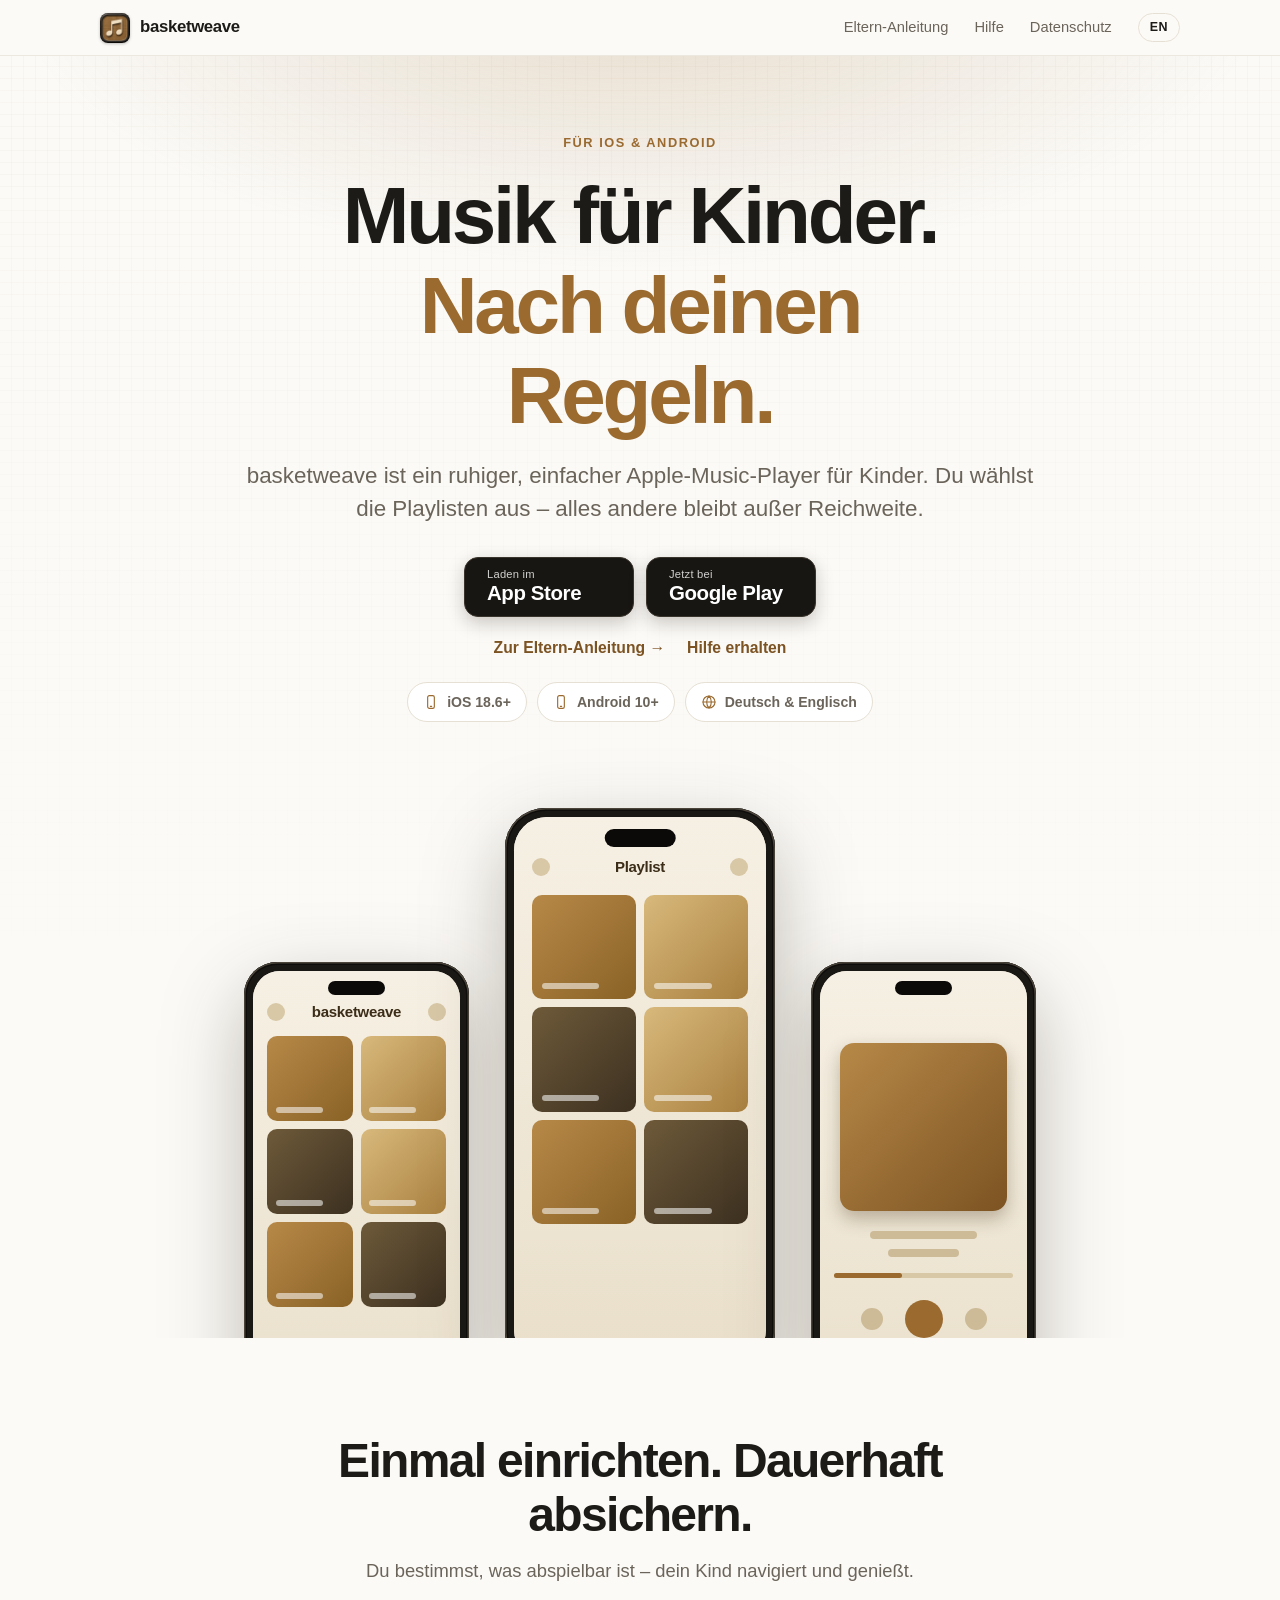
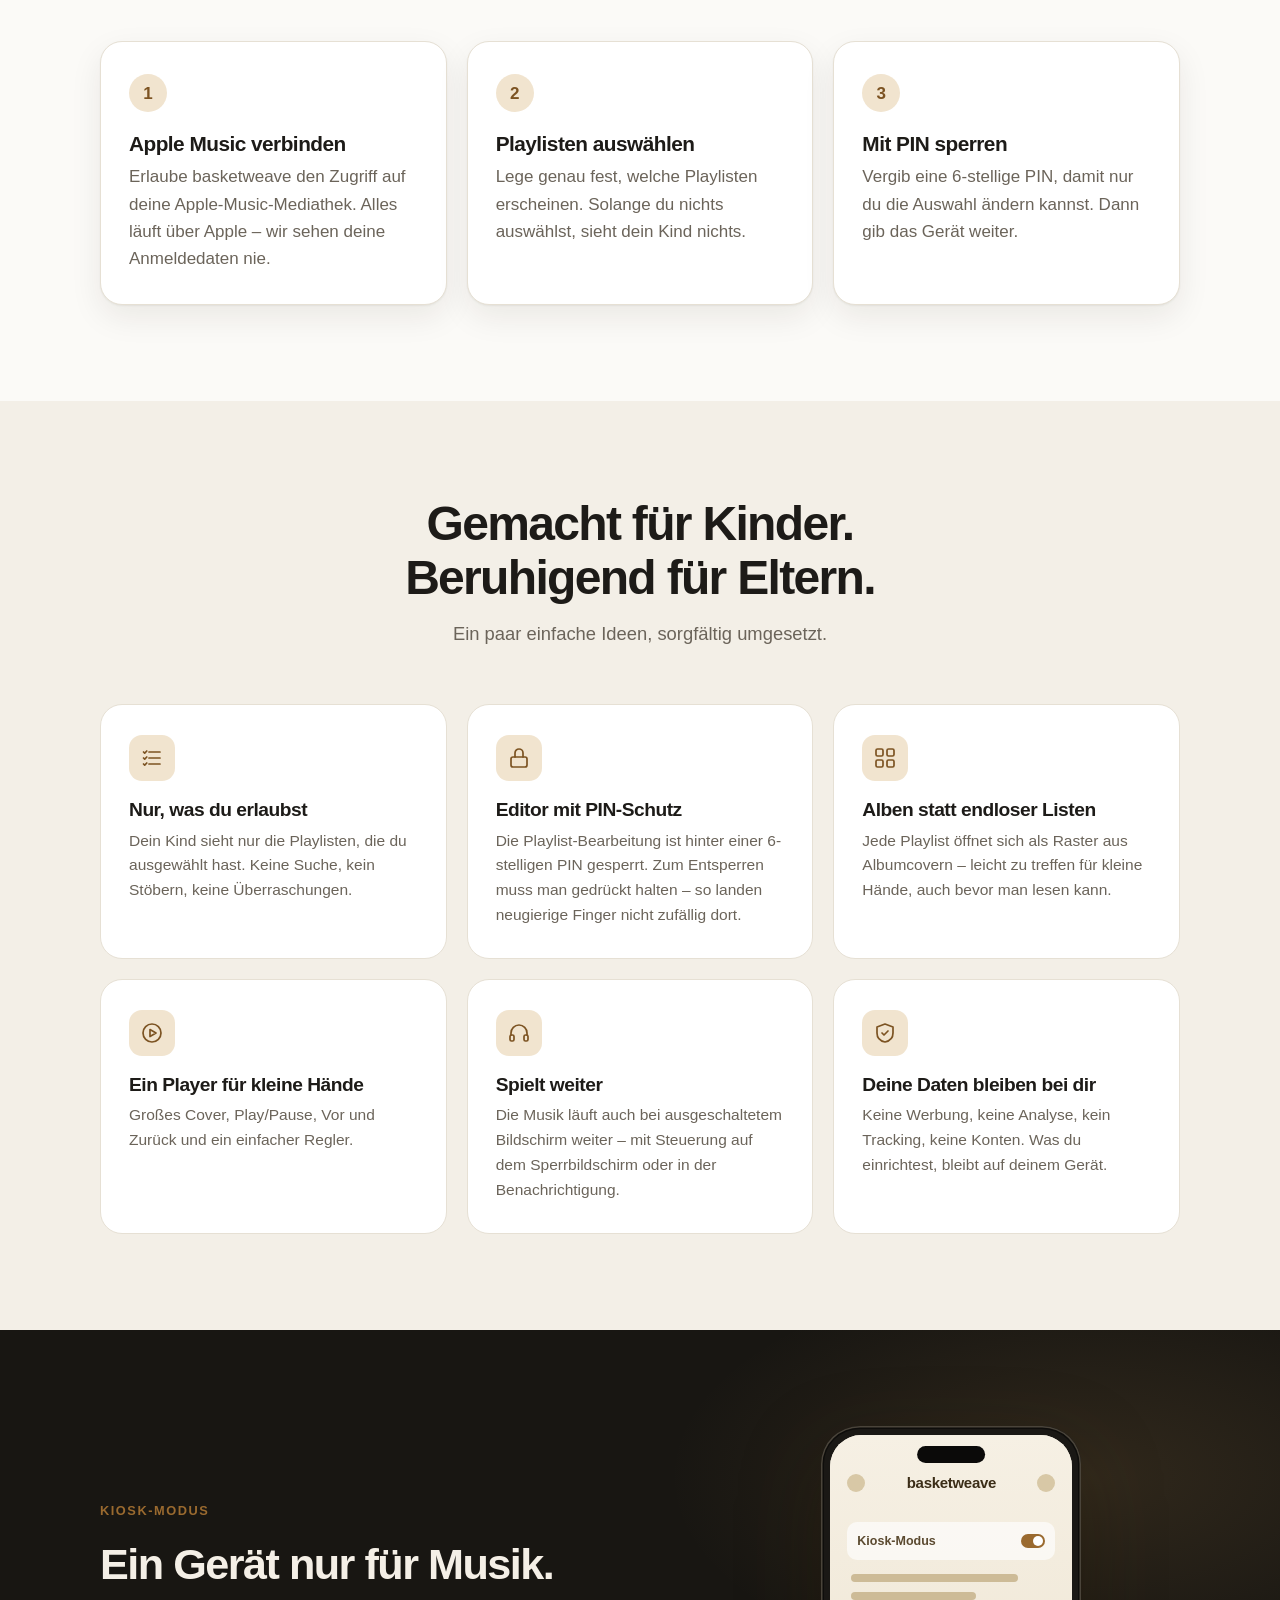
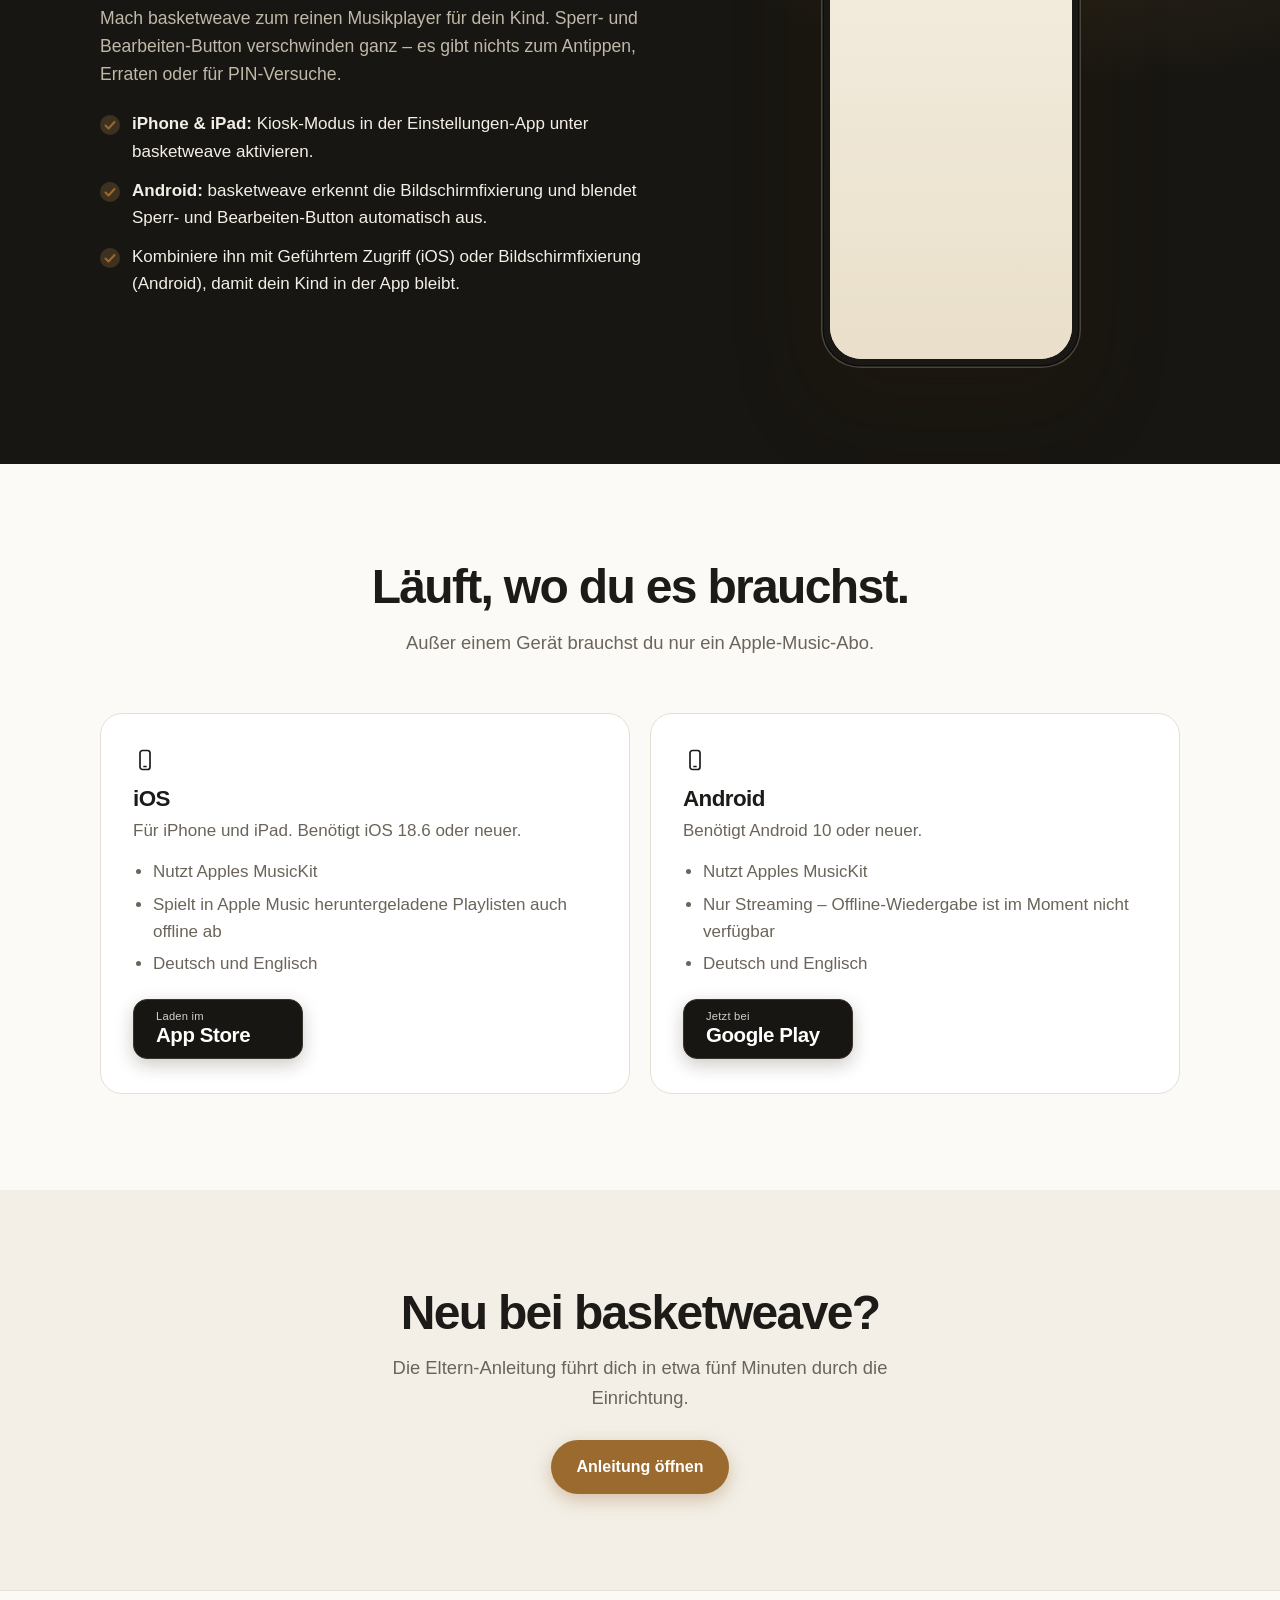
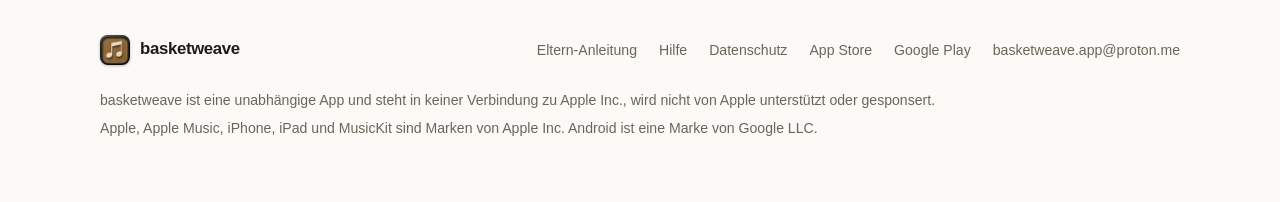
==== de/index.html @ eef63f9f "Add files via upload" ====
<!DOCTYPE html>
<html lang="de">
<head>
<meta charset="UTF-8">
<title>basketweave — ein ruhiger Apple-Music-Player für Kinder</title>
<meta name="viewport" content="width=device-width, initial-scale=1">
<meta name="description" content="basketweave ist ein einfacher Apple-Music-Player für Kinder auf iOS und Android. Eltern wählen die Playlisten aus – alles andere bleibt außer Reichweite.">
<meta name="theme-color" content="#fbfaf7" media="(prefers-color-scheme: light)">
<meta name="theme-color" content="#14120f" media="(prefers-color-scheme: dark)">
<meta property="og:title" content="basketweave — ein ruhiger Apple-Music-Player für Kinder">
<meta property="og:description" content="basketweave ist ein einfacher Apple-Music-Player für Kinder auf iOS und Android. Eltern wählen die Playlisten aus – alles andere bleibt außer Reichweite.">
<meta property="og:type" content="website">
<meta property="og:image" content="https://reinholdeckert.github.io/basketweave/assets/icon-256.png">
<link rel="canonical" href="https://reinholdeckert.github.io/basketweave/de/">
<link rel="alternate" hreflang="en" href="https://reinholdeckert.github.io/basketweave/">
<link rel="alternate" hreflang="de" href="https://reinholdeckert.github.io/basketweave/de/">
<link rel="alternate" hreflang="x-default" href="https://reinholdeckert.github.io/basketweave/">
<link rel="icon" href="../assets/favicon.ico">
<link rel="apple-touch-icon" href="../assets/apple-touch-icon.png">
<link rel="stylesheet" href="../style.css">
<script defer src="../script.js"></script>
</head>
<body>
<header class="nav">
  <div class="container">
    <a class="brand" href="./"><img src="../assets/icon-256.png" alt="" width="30" height="30"><span>basketweave</span></a>
    <button class="menu-btn" type="button" aria-label="Menü" aria-expanded="false"><svg class="icon" viewBox="0 0 24 24" aria-hidden="true"><path d="M4 8h16M4 16h16"/></svg></button>
    <nav class="nav-links" aria-label="Hauptnavigation">
      <a href="guide.html">Eltern-Anleitung</a>
      <a href="support.html">Hilfe</a>
      <a href="privacy.html">Datenschutz</a>
      <a class="lang-switch" href="../index.html" data-lang="en" hreflang="en" lang="en" aria-label="English">EN</a>
    </nav>
  </div>
</header>
<main>
<section class="hero">
  <div class="container">
    <span class="eyebrow">Für iOS &amp; Android</span>
    <h1>Musik für Kinder. <em>Nach deinen Regeln.</em></h1>
    <p class="lede">basketweave ist ein ruhiger, einfacher Apple-Music-Player für Kinder. Du wählst die Playlisten aus – alles andere bleibt außer Reichweite.</p>
    <div class="actions"><div class="store-btns"><a class="store-btn" href="https://apps.apple.com/us/app/basketweave/id6776010613" rel="noopener"><span class="sb-small">Laden im</span><span class="sb-big">App Store</span></a><a class="store-btn" href="https://play.google.com/store/apps/details?id=com.reinholdeckert.basketweave&hl=de" rel="noopener"><span class="sb-small">Jetzt bei</span><span class="sb-big">Google Play</span></a></div></div>
    <p class="sublinks"><a href="guide.html">Zur Eltern-Anleitung →</a><a href="support.html">Hilfe erhalten</a></p>
    <div class="chips">
      <span class="chip"><svg class="icon" viewBox="0 0 24 24" aria-hidden="true"><rect x="7" y="2.5" width="10" height="19" rx="2.5"/><path d="M11 18.5h2"/></svg>iOS 18.6+</span>
      <span class="chip"><svg class="icon" viewBox="0 0 24 24" aria-hidden="true"><rect x="7" y="2.5" width="10" height="19" rx="2.5"/><path d="M11 18.5h2"/></svg>Android 10+</span>
      <span class="chip"><svg class="icon" viewBox="0 0 24 24" aria-hidden="true"><circle cx="12" cy="12" r="9"/><path d="M3 12h18M12 3c2.5 2.5 3.5 5.5 3.5 9S14.5 18.5 12 21c-2.5-2.5-3.5-5.5-3.5-9S9.5 5.5 12 3z"/></svg>Deutsch &amp; Englisch</span>
    </div>
    <div class="hero-phones">
      <figure class="phone "><div class="phone-body"><div class="phone-screen"><div class='mock'><div class='bar'><i></i><span>basketweave</span><i></i></div><div class='tiles'><div class='tile'></div><div class='tile'></div><div class='tile'></div><div class='tile'></div><div class='tile'></div><div class='tile'></div></div></div><img class="shot" src="../assets/screens/de/playlists.png" data-fb="../assets/screens/en/playlists.png" alt="Die Playlist-Ansicht mit Cover-Kacheln" loading="lazy" onerror="if(this.dataset.fb&&!this.dataset.t){this.dataset.t=1;this.src=this.dataset.fb}else{this.remove()}"></div></div></figure>
      <figure class="phone "><div class="phone-body"><div class="phone-screen"><div class='mock'><div class='bar'><i></i><span>Playlist</span><i></i></div><div class='tiles'><div class='tile'></div><div class='tile'></div><div class='tile'></div><div class='tile'></div><div class='tile'></div><div class='tile'></div></div></div><img class="shot" src="../assets/screens/de/albums.png" data-fb="../assets/screens/en/albums.png" alt="Eine Playlist als Raster aus Alben" loading="lazy" onerror="if(this.dataset.fb&&!this.dataset.t){this.dataset.t=1;this.src=this.dataset.fb}else{this.remove()}"></div></div></figure>
      <figure class="phone "><div class="phone-body"><div class="phone-screen"><div class='mock'><div class='bar'><span></span><span></span></div><div class='art'></div><div class='line w60 center' style='margin-top:10px'></div><div class='line w40 center'></div><div class='slider'></div><div class='ctrls'><b></b><b class='play'></b><b></b></div></div><img class="shot" src="../assets/screens/de/now.png" data-fb="../assets/screens/en/now.png" alt="Die Wiedergabe-Ansicht mit großem Cover und einfachen Tasten" loading="lazy" onerror="if(this.dataset.fb&&!this.dataset.t){this.dataset.t=1;this.src=this.dataset.fb}else{this.remove()}"></div></div></figure>
    </div>
  </div>
</section>

<section id="how">
  <div class="container">
    <div class="section-head reveal">
      <h2>Einmal einrichten. Dauerhaft absichern.</h2>
      <p>Du bestimmst, was abspielbar ist – dein Kind navigiert und genießt.</p>
    </div>
    <div class="steps">
      <div class="step reveal"><h3>Apple Music verbinden</h3>
        <p>Erlaube basketweave den Zugriff auf deine Apple-Music-Mediathek. Alles läuft über Apple – wir sehen deine Anmeldedaten nie.</p></div>
      <div class="step reveal"><h3>Playlisten auswählen</h3>
        <p>Lege genau fest, welche Playlisten erscheinen. Solange du nichts auswählst, sieht dein Kind nichts.</p></div>
      <div class="step reveal"><h3>Mit PIN sperren</h3>
        <p>Vergib eine 6-stellige PIN, damit nur du die Auswahl ändern kannst. Dann gib das Gerät weiter.</p></div>
    </div>
  </div>
</section>

<section class="section-alt" id="features">
  <div class="container">
    <div class="section-head reveal">
      <h2>Gemacht für Kinder. Beruhigend für Eltern.</h2>
      <p>Ein paar einfache Ideen, sorgfältig umgesetzt.</p>
    </div>
    <div class="features"><div class="feature reveal"><div class="ic"><svg class="icon" viewBox="0 0 24 24" aria-hidden="true"><path d="M9 6h11M9 12h11M9 18h11"/><path d="M3.5 6l1.2 1.2L6.8 5M3.5 12l1.2 1.2L6.8 11M3.5 18l1.2 1.2L6.8 17"/></svg></div><h3>Nur, was du erlaubst</h3><p>Dein Kind sieht nur die Playlisten, die du ausgewählt hast. Keine Suche, kein Stöbern, keine Überraschungen.</p></div><div class="feature reveal"><div class="ic"><svg class="icon" viewBox="0 0 24 24" aria-hidden="true"><rect x="4" y="11" width="16" height="10" rx="2"/><path d="M8 11V7a4 4 0 0 1 8 0v4"/></svg></div><h3>Editor mit PIN-Schutz</h3><p>Die Playlist-Bearbeitung ist hinter einer 6-stelligen PIN gesperrt. Zum Entsperren muss man gedrückt halten – so landen neugierige Finger nicht zufällig dort.</p></div><div class="feature reveal"><div class="ic"><svg class="icon" viewBox="0 0 24 24" aria-hidden="true"><rect x="3" y="3" width="7" height="7" rx="1.5"/><rect x="14" y="3" width="7" height="7" rx="1.5"/><rect x="3" y="14" width="7" height="7" rx="1.5"/><rect x="14" y="14" width="7" height="7" rx="1.5"/></svg></div><h3>Alben statt endloser Listen</h3><p>Jede Playlist öffnet sich als Raster aus Albumcovern – leicht zu treffen für kleine Hände, auch bevor man lesen kann.</p></div><div class="feature reveal"><div class="ic"><svg class="icon" viewBox="0 0 24 24" aria-hidden="true"><circle cx="12" cy="12" r="9"/><path d="M10 8.5l6 3.5-6 3.5z"/></svg></div><h3>Ein Player für kleine Hände</h3><p>Großes Cover, Play/Pause, Vor und Zurück und ein einfacher Regler.</p></div><div class="feature reveal"><div class="ic"><svg class="icon" viewBox="0 0 24 24" aria-hidden="true"><path d="M4 14v-2a8 8 0 0 1 16 0v2"/><rect x="3" y="14" width="4" height="6" rx="1.5"/><rect x="17" y="14" width="4" height="6" rx="1.5"/></svg></div><h3>Spielt weiter</h3><p>Die Musik läuft auch bei ausgeschaltetem Bildschirm weiter – mit Steuerung auf dem Sperrbildschirm oder in der Benachrichtigung.</p></div><div class="feature reveal"><div class="ic"><svg class="icon" viewBox="0 0 24 24" aria-hidden="true"><path d="M12 3l8 3v6c0 4.5-3.2 8-8 9-4.8-1-8-4.5-8-9V6z"/><path d="M9 12l2 2 4-4"/></svg></div><h3>Deine Daten bleiben bei dir</h3><p>Keine Werbung, keine Analyse, kein Tracking, keine Konten. Was du einrichtest, bleibt auf deinem Gerät.</p></div></div>
  </div>
</section>

<section class="band-dark" id="kiosk">
  <div class="container split">
    <div class="reveal">
      <span class="eyebrow">Kiosk-Modus</span>
      <h2>Ein Gerät nur für Musik.</h2>
      <p>Mach basketweave zum reinen Musikplayer für dein Kind. Sperr- und Bearbeiten-Button verschwinden ganz – es gibt nichts zum Antippen, Erraten oder für PIN-Versuche.</p>
      <ul class="checklist">
        <li><strong>iPhone &amp; iPad:</strong> Kiosk-Modus in der Einstellungen-App unter basketweave aktivieren.</li>
        <li><strong>Android:</strong> basketweave erkennt die Bildschirmfixierung und blendet Sperr- und Bearbeiten-Button automatisch aus.</li>
        <li>Kombiniere ihn mit Geführtem Zugriff (iOS) oder Bildschirmfixierung (Android), damit dein Kind in der App bleibt.</li>
      </ul>
    </div>
    <div class="reveal"><figure class="phone "><div class="phone-body"><div class="phone-screen"><div class='mock'><div class='bar'><i></i><span>basketweave</span><i></i></div><div class='row' style='margin-top:6%'><div class='center' style='flex:1;font-weight:600;font-size:1.25em'>Kiosk-Modus</div><div class='tg'></div></div><div class='line w80' style='margin:4px 4px 0'></div><div class='line w60' style='margin:0 4px'></div></div><img class="shot" src="../assets/screens/de/settings.png" data-fb="../assets/screens/en/settings.png" alt="Der Schalter für den Kiosk-Modus in der Einstellungen-App" loading="lazy" onerror="if(this.dataset.fb&&!this.dataset.t){this.dataset.t=1;this.src=this.dataset.fb}else{this.remove()}"></div></div></figure></div>
  </div>
</section>

<section id="platforms">
  <div class="container">
    <div class="section-head reveal">
      <h2>Läuft, wo du es brauchst.</h2>
      <p>Außer einem Gerät brauchst du nur ein Apple-Music-Abo.</p>
    </div>
    <div class="platforms">
      <div class="platform reveal">
        <svg class="icon" viewBox="0 0 24 24" aria-hidden="true"><rect x="7" y="2.5" width="10" height="19" rx="2.5"/><path d="M11 18.5h2"/></svg>
        <h3>iOS</h3>
        <p>Für iPhone und iPad. Benötigt iOS 18.6 oder neuer.</p>
        <ul>
          <li>Nutzt Apples MusicKit</li>
          <li>Spielt in Apple Music heruntergeladene Playlisten auch offline ab</li>
          <li>Deutsch und Englisch</li>
        </ul>
        <div class="platform-cta"><a class="store-btn" href="https://apps.apple.com/us/app/basketweave/id6776010613" rel="noopener"><span class="sb-small">Laden im</span><span class="sb-big">App Store</span></a></div>
      </div>
      <div class="platform reveal">
        <svg class="icon" viewBox="0 0 24 24" aria-hidden="true"><rect x="7" y="2.5" width="10" height="19" rx="2.5"/><path d="M11 18.5h2"/></svg>
        <h3>Android</h3>
        <p>Benötigt Android 10 oder neuer.</p>
        <ul>
          <li>Nutzt Apples MusicKit</li>
          <li>Nur Streaming – Offline-Wiedergabe ist im Moment nicht verfügbar</li>
          <li>Deutsch und Englisch</li>
        </ul>
        <div class="platform-cta"><a class="store-btn" href="https://play.google.com/store/apps/details?id=com.reinholdeckert.basketweave&hl=de" rel="noopener"><span class="sb-small">Jetzt bei</span><span class="sb-big">Google Play</span></a></div>
      </div>
    </div>
  </div>
</section>

<section class="section-alt cta">
  <div class="container reveal">
    <h2>Neu bei basketweave?</h2>
    <p>Die Eltern-Anleitung führt dich in etwa fünf Minuten durch die Einrichtung.</p>
    <a class="btn btn-primary" href="guide.html">Anleitung öffnen</a>
  </div>
</section>
</main>
<footer>
  <div class="container">
    <div class="footer-top">
      <a class="brand" href="./"><img src="../assets/icon-256.png" alt="" width="30" height="30"><span>basketweave</span></a>
      <nav class="footer-links">
        <a href="guide.html">Eltern-Anleitung</a>
        <a href="support.html">Hilfe</a>
        <a href="privacy.html">Datenschutz</a>
        <a href="https://apps.apple.com/us/app/basketweave/id6776010613" rel="noopener">App Store</a>
        <a href="https://play.google.com/store/apps/details?id=com.reinholdeckert.basketweave&hl=de" rel="noopener">Google Play</a>
        <a href="mailto:basketweave.app@proton.me">basketweave.app@proton.me</a>
      </nav>
    </div>
    <p>basketweave ist eine unabhängige App und steht in keiner Verbindung zu Apple Inc., wird nicht von Apple unterstützt oder gesponsert.</p>
    <p>Apple, Apple Music, iPhone, iPad und MusicKit sind Marken von Apple Inc. Android ist eine Marke von Google LLC.</p>
  </div>
</footer>
</body>
</html>
---- style.css ----
/* basketweave website — shared styles (EN + DE)
   Palette is taken from the app icon: woven burlap, cream, dark leather. */

:root {
  --bg: #fbfaf7;
  --bg-alt: #f3efe7;
  --surface: #ffffff;
  --ink: #1d1b18;
  --muted: #6b645a;
  --line: #e6e0d4;
  --accent: #9a6a2f;
  --accent-strong: #7c5322;
  --accent-soft: #f1e4cf;
  --dark: #181612;
  --dark-surface: #23201a;
  --ok: #2f7d4f;
  --no: #a8463a;
  --radius: 22px;
  --radius-sm: 14px;
  --nav-h: 56px;
  --shadow: 0 1px 2px rgba(40,30,10,.06), 0 12px 32px rgba(40,30,10,.08);
  --font: -apple-system, BlinkMacSystemFont, "SF Pro Display", "SF Pro Text", "Segoe UI", Roboto, "Helvetica Neue", Arial, sans-serif;
}

@media (prefers-color-scheme: dark) {
  :root {
    --bg: #14120f;
    --bg-alt: #1b1813;
    --surface: #211e18;
    --ink: #f4efe6;
    --muted: #aaa294;
    --line: #34302a;
    --accent: #d4a25c;
    --accent-strong: #e6b977;
    --accent-soft: #3a2f1f;
    --dark: #0d0c0a;
    --dark-surface: #1c1913;
    --ok: #5fbf86;
    --no: #e07b6d;
    --shadow: 0 1px 2px rgba(0,0,0,.4), 0 12px 32px rgba(0,0,0,.35);
  }
}

* { box-sizing: border-box; }
html { scroll-behavior: smooth; scroll-padding-top: calc(var(--nav-h) + 24px); }
body {
  margin: 0;
  font-family: var(--font);
  background: var(--bg);
  color: var(--ink);
  line-height: 1.6;
  font-size: 17px;
  -webkit-font-smoothing: antialiased;
  text-rendering: optimizeLegibility;
}
img, svg { max-width: 100%; display: block; }
a { color: var(--accent-strong); text-decoration: none; }
a:hover { text-decoration: underline; }
h1, h2, h3, h4 { line-height: 1.12; letter-spacing: -0.025em; margin: 0; }
p { margin: 0 0 1em; }

.container { width: min(1080px, 100% - 48px); margin-inline: auto; }
.narrow { width: min(760px, 100% - 48px); margin-inline: auto; }

/* ---------- Navigation ---------- */
.nav {
  position: sticky; top: 0; z-index: 50;
  height: var(--nav-h);
  background: color-mix(in srgb, var(--bg) 78%, transparent);
  -webkit-backdrop-filter: saturate(180%) blur(20px);
  backdrop-filter: saturate(180%) blur(20px);
  border-bottom: 1px solid color-mix(in srgb, var(--line) 70%, transparent);
}
.nav .container { height: 100%; display: flex; align-items: center; gap: 28px; }
.brand { display: flex; align-items: center; gap: 10px; color: var(--ink); font-weight: 650; letter-spacing: -0.02em; font-size: 1.05rem; }
.brand:hover { text-decoration: none; }
.brand img { width: 30px; height: 30px; border-radius: 8px; box-shadow: 0 1px 3px rgba(0,0,0,.25); }
.nav-links { display: flex; align-items: center; gap: 26px; margin-left: auto; }
.nav-links a { color: var(--muted); font-size: .92rem; font-weight: 500; transition: color .2s; }
.nav-links a:hover, .nav-links a[aria-current="page"] { color: var(--ink); text-decoration: none; }
.lang-switch {
  font-size: .78rem !important; font-weight: 650 !important; letter-spacing: .04em;
  border: 1px solid var(--line); border-radius: 999px; padding: 4px 11px; color: var(--ink) !important;
}
.lang-switch:hover { background: var(--bg-alt); }
.menu-btn {
  display: none; margin-left: auto; width: 40px; height: 40px; border: 0; background: none; color: var(--ink); cursor: pointer; border-radius: 10px;
}
.menu-btn svg { margin: auto; }

@media (max-width: 720px) {
  .menu-btn { display: flex; }
  .nav-links {
    position: absolute; left: 0; right: 0; top: var(--nav-h);
    flex-direction: column; align-items: stretch; gap: 0; margin: 0;
    background: var(--bg); border-bottom: 1px solid var(--line);
    padding: 8px 24px 16px; display: none;
  }
  .nav.open .nav-links { display: flex; }
  .nav-links a { padding: 13px 0; font-size: 1.05rem; border-bottom: 1px solid var(--line); }
  .nav-links a.lang-switch { align-self: flex-start; margin-top: 14px; border-bottom: 1px solid var(--line); }
}

/* ---------- Buttons & chips ---------- */
.btn {
  display: inline-flex; align-items: center; justify-content: center; gap: 8px;
  padding: 13px 24px; border-radius: 999px; font-weight: 600; font-size: 1rem;
  border: 1px solid transparent; cursor: pointer; transition: transform .15s, background .2s, box-shadow .2s;
}
.btn:hover { text-decoration: none; transform: translateY(-1px); }
.btn-primary { background: var(--accent); color: #fff; box-shadow: 0 6px 18px color-mix(in srgb, var(--accent) 35%, transparent); }
.btn-primary:hover { background: var(--accent-strong); }
.btn-ghost { background: transparent; color: var(--accent-strong); border-color: color-mix(in srgb, var(--accent) 45%, transparent); }
.btn-ghost:hover { background: var(--accent-soft); }
.chips { display: flex; flex-wrap: wrap; gap: 10px; }
.chip {
  display: inline-flex; align-items: center; gap: 8px; padding: 8px 15px; border-radius: 999px;
  background: var(--surface); border: 1px solid var(--line); font-size: .88rem; font-weight: 550; color: var(--muted);
}
.chip svg { width: 16px; height: 16px; stroke: var(--accent); }

/* ---------- Store buttons ---------- */
.store-btns { display: flex; flex-wrap: wrap; gap: 12px; justify-content: center; }
.store-btn {
  display: inline-flex; flex-direction: column; align-items: flex-start; justify-content: center;
  min-width: 170px; padding: 10px 22px 11px; border-radius: 14px; line-height: 1.15;
  background: #181612; color: #fff; border: 1px solid #3a352c;
  box-shadow: 0 6px 18px rgba(30,20,5,.22); transition: transform .15s, box-shadow .2s;
}
.store-btn:hover { text-decoration: none; transform: translateY(-2px); box-shadow: 0 10px 24px rgba(30,20,5,.3); }
.store-btn .sb-small { font-size: .7rem; letter-spacing: .02em; opacity: .8; }
.store-btn .sb-big { font-size: 1.28rem; font-weight: 650; letter-spacing: -0.02em; }
@media (prefers-color-scheme: dark) { .store-btn { background: #f4efe6; color: #181612; border-color: transparent; } }
.sublinks { display: flex; gap: 22px; justify-content: center; margin: 18px 0 22px; font-weight: 600; font-size: .98rem; }
.platform-cta { margin-top: 22px; }

/* ---------- Icons ---------- */
.icon { width: 24px; height: 24px; fill: none; stroke: currentColor; stroke-width: 1.7; stroke-linecap: round; stroke-linejoin: round; }

/* ---------- Hero ---------- */
.hero {
  position: relative; overflow: hidden; text-align: center;
  padding: 72px 0 0;
  background:
    radial-gradient(900px 420px at 50% -80px, color-mix(in srgb, var(--accent) 22%, transparent), transparent 70%),
    var(--bg);
}
.hero::before { /* subtle basket-weave texture */
  content: ""; position: absolute; inset: 0; pointer-events: none; opacity: .5;
  background-image:
    repeating-linear-gradient(0deg, transparent 0 11px, color-mix(in srgb, var(--accent) 7%, transparent) 11px 12px),
    repeating-linear-gradient(90deg, transparent 0 11px, color-mix(in srgb, var(--accent) 7%, transparent) 11px 12px);
  -webkit-mask-image: linear-gradient(to bottom, #000 0, transparent 75%);
  mask-image: linear-gradient(to bottom, #000 0, transparent 75%);
}
.hero > .container { position: relative; }
.eyebrow { display: inline-block; font-size: .8rem; font-weight: 650; letter-spacing: .12em; text-transform: uppercase; color: var(--accent); margin-bottom: 18px; }
.hero h1 { font-size: clamp(2.6rem, 7vw, 5rem); font-weight: 750; letter-spacing: -0.04em; max-width: 14ch; margin: 0 auto 20px; }
.hero h1 em { font-style: normal; color: var(--accent); display: inline-block; }
.hero .lede { font-size: clamp(1.1rem, 2.2vw, 1.4rem); color: var(--muted); max-width: 36em; margin: 0 auto 32px; line-height: 1.45; }
.hero .actions { margin-bottom: 4px; }
.hero .chips { justify-content: center; margin-bottom: 10px; }
.hero-phones { display: flex; justify-content: center; align-items: flex-end; gap: clamp(10px, 3vw, 36px); margin-top: 52px; }
.hero-phones .phone:nth-child(2) { width: clamp(150px, 24vw, 270px); transform: translateY(34px); }
.hero-phones .phone:nth-child(1), .hero-phones .phone:nth-child(3) { width: clamp(120px, 20vw, 225px); transform: translateY(90px); }

/* page hero (guide/support/privacy) */
.page-hero { padding: 64px 0 40px; background: radial-gradient(700px 300px at 50% -60px, color-mix(in srgb, var(--accent) 16%, transparent), transparent 70%), var(--bg); }
.page-hero .narrow { text-align: left; }
.page-hero h1 { font-size: clamp(2.2rem, 5.5vw, 3.6rem); font-weight: 750; letter-spacing: -0.035em; margin: 6px 0 16px; }
.page-hero .lede { font-size: 1.2rem; color: var(--muted); max-width: 34em; }

/* ---------- Sections ---------- */
section { padding: 96px 0; }
.section-alt { background: var(--bg-alt); }
.section-head { text-align: center; max-width: 680px; margin: 0 auto 56px; }
.section-head h2 { font-size: clamp(2rem, 4.5vw, 3rem); font-weight: 720; letter-spacing: -0.035em; margin-bottom: 14px; }
.section-head p { color: var(--muted); font-size: 1.15rem; margin: 0; }

/* Steps */
.steps { display: grid; grid-template-columns: repeat(3, 1fr); gap: 20px; counter-reset: step; }
.step { background: var(--surface); border: 1px solid var(--line); border-radius: var(--radius); padding: 32px 28px; box-shadow: var(--shadow); }
.step::before {
  counter-increment: step; content: counter(step);
  display: grid; place-items: center; width: 38px; height: 38px; border-radius: 50%;
  background: var(--accent-soft); color: var(--accent-strong); font-weight: 700; margin-bottom: 20px;
}
.step h3 { font-size: 1.3rem; margin-bottom: 8px; }
.step p { color: var(--muted); margin: 0; }

/* Feature grid */
.features { display: grid; grid-template-columns: repeat(3, 1fr); gap: 20px; }
.feature { padding: 30px 28px; border-radius: var(--radius); background: var(--surface); border: 1px solid var(--line); }
.feature .ic { width: 46px; height: 46px; display: grid; place-items: center; border-radius: 13px; background: var(--accent-soft); color: var(--accent-strong); margin-bottom: 18px; }
.feature h3 { font-size: 1.2rem; margin-bottom: 8px; }
.feature p { color: var(--muted); margin: 0; font-size: .97rem; }

/* Split section */
.split { display: grid; grid-template-columns: 1.1fr .9fr; gap: 64px; align-items: center; }
.split h2 { font-size: clamp(1.9rem, 4vw, 2.7rem); font-weight: 720; letter-spacing: -0.035em; margin-bottom: 16px; }
.split p { color: var(--muted); font-size: 1.1rem; }
.split .phone { width: min(260px, 70%); margin-inline: auto; }
.checklist { list-style: none; padding: 0; margin: 22px 0 0; display: grid; gap: 12px; }
.checklist li { position: relative; padding-left: 32px; }
.checklist li::before {
  content: ""; position: absolute; left: 0; top: .3em; width: 20px; height: 20px; border-radius: 50%;
  background: var(--accent-soft) url("data:image/svg+xml,%3Csvg xmlns='http://www.w3.org/2000/svg' viewBox='0 0 20 20'%3E%3Cpath d='M5.5 10.5l3 3 6-6.5' fill='none' stroke='%239a6a2f' stroke-width='2' stroke-linecap='round' stroke-linejoin='round'/%3E%3C/svg%3E") center/20px no-repeat;
}

/* Dark band */
.band-dark { background: var(--dark); color: #f4efe6; position: relative; overflow: hidden; }
.band-dark::before {
  content: ""; position: absolute; inset: 0; opacity: .6; pointer-events: none;
  background: radial-gradient(600px 300px at 85% 20%, rgba(212,162,92,.22), transparent 70%);
}
.band-dark .container { position: relative; }
.band-dark p { color: #c0b8a8; }
.band-dark .checklist li::before { background-color: rgba(212,162,92,.2); }

/* Platform cards */
.platforms { display: grid; grid-template-columns: repeat(2, 1fr); gap: 20px; }
.platform { border-radius: var(--radius); background: var(--surface); border: 1px solid var(--line); padding: 34px 32px; }
.platform h3 { font-size: 1.4rem; margin: 14px 0 6px; }
.platform p { color: var(--muted); margin: 0 0 14px; }
.platform ul { margin: 0; padding-left: 20px; color: var(--muted); }
.platform li { margin: 5px 0; }

/* CTA */
.cta { text-align: center; }
.cta h2 { font-size: clamp(2rem, 4.5vw, 3rem); font-weight: 720; letter-spacing: -0.035em; margin-bottom: 14px; }
.cta p { color: var(--muted); font-size: 1.15rem; max-width: 30em; margin: 0 auto 28px; }

/* ---------- Phone frame ---------- */
.phone { margin: 0; width: 240px; position: relative; filter: drop-shadow(0 28px 40px rgba(40,25,5,.28)); }
.phone-body {
  position: relative; background: #1a1815; padding: 9px; border-radius: 15% / 7%;
  box-shadow: inset 0 0 0 1.5px #4a443a, inset 0 0 0 3px #0e0d0b;
}
.phone-screen { position: relative; overflow: hidden; border-radius: 13% / 6.1%; aspect-ratio: 9 / 19.5; background: #efe8da; }
.phone-screen::after { /* dynamic island */
  content: ""; position: absolute; top: 2.2%; left: 50%; transform: translateX(-50%);
  width: 28%; height: 3.2%; border-radius: 999px; background: #0b0a09; z-index: 3;
}
.phone img.shot { position: absolute; inset: 0; width: 100%; height: 100%; object-fit: cover; z-index: 2; background: #efe8da; }
.phone figcaption { text-align: center; color: var(--muted); font-size: .88rem; margin-top: 14px; }

/* placeholder (shown until a real screenshot exists) */
.mock { position: absolute; inset: 0; padding: 13% 7% 6%; display: flex; flex-direction: column; gap: 10px; font-size: 10px; color: #5b4a30; background: linear-gradient(180deg, #f6f0e4, #e9dfca); }
.mock .bar { height: 7%; display: flex; align-items: center; justify-content: space-between; font-weight: 700; font-size: 1.5em; letter-spacing: -.02em; color: #3b2d17; }
.mock .bar i { width: 18px; height: 18px; border-radius: 50%; background: #d8c8a6; display: block; }
.mock .tiles { display: grid; grid-template-columns: 1fr 1fr; gap: 8px; }
.mock .tile { aspect-ratio: 1; border-radius: 10px; background: linear-gradient(135deg, #b78948, #8a6226); position: relative; }
.mock .tile:nth-child(2n) { background: linear-gradient(135deg, #d8b97c, #a9803f); }
.mock .tile:nth-child(3n) { background: linear-gradient(135deg, #6e5a3a, #3c3020); }
.mock .tile::after { content: ""; position: absolute; left: 10%; bottom: 10%; width: 55%; height: 6px; border-radius: 3px; background: rgba(255,255,255,.55); }
.mock .art { aspect-ratio: 1; border-radius: 14px; background: linear-gradient(135deg, #b78948, #7c5322); margin: 4% 3% 0; box-shadow: 0 8px 18px rgba(60,40,10,.3); }
.mock .line { height: 8px; border-radius: 4px; background: #cdbb97; }
.mock .line.w60 { width: 60%; } .mock .line.w40 { width: 40%; } .mock .line.w80 { width: 80%; }
.mock .center { align-self: center; }
.mock .slider { height: 5px; border-radius: 3px; background: #d8c8a6; position: relative; margin: 6px 0; }
.mock .slider::after { content: ""; position: absolute; left: 0; top: 0; height: 100%; width: 38%; border-radius: 3px; background: #9a6a2f; }
.mock .ctrls { display: flex; justify-content: center; align-items: center; gap: 22px; margin-top: 6px; }
.mock .ctrls b { width: 22px; height: 22px; border-radius: 50%; background: #cdbb97; display: block; }
.mock .ctrls b.play { width: 38px; height: 38px; background: #9a6a2f; }
.mock .row { display: flex; align-items: center; gap: 8px; padding: 9px 10px; border-radius: 10px; background: rgba(255,255,255,.65); }
.mock .row .sq { width: 24px; height: 24px; border-radius: 6px; background: linear-gradient(135deg, #b78948, #8a6226); flex: none; }
.mock .row .line { flex: 1; }
.mock .row .tg { width: 24px; height: 14px; border-radius: 8px; background: #9a6a2f; position: relative; flex: none; }
.mock .row .tg::after { content: ""; position: absolute; right: 2px; top: 2px; width: 10px; height: 10px; border-radius: 50%; background: #fff; }
.mock .row .tg.off { background: #cdbb97; } .mock .row .tg.off::after { right: auto; left: 2px; }
.mock .dots { display: flex; gap: 9px; justify-content: center; margin: 14% 0 8%; }
.mock .dots i { width: 11px; height: 11px; border-radius: 50%; background: #cdbb97; }
.mock .dots i.f { background: #9a6a2f; }
.mock .keys { display: grid; grid-template-columns: repeat(3, 1fr); gap: 8px; padding: 0 8%; }
.mock .keys i { aspect-ratio: 1.6; border-radius: 999px; background: rgba(255,255,255,.7); display: block; }
.mock .caption { margin-top: auto; text-align: center; font-size: .95em; opacity: .7; }

/* ---------- Guide ---------- */
.guide-layout { display: grid; grid-template-columns: 220px 1fr; gap: 56px; align-items: start; padding: 24px 0 96px; }
.toc { position: sticky; top: calc(var(--nav-h) + 28px); font-size: .92rem; }
.toc p { font-size: .75rem; letter-spacing: .12em; text-transform: uppercase; color: var(--muted); font-weight: 650; margin-bottom: 12px; }
.toc a { display: block; padding: 7px 0 7px 14px; color: var(--muted); border-left: 2px solid var(--line); transition: all .2s; }
.toc a:hover { color: var(--ink); text-decoration: none; }
.toc a.active { color: var(--accent-strong); border-left-color: var(--accent); font-weight: 600; }
.guide-body section { padding: 0 0 72px; }
.guide-body h2 { font-size: clamp(1.8rem, 3.6vw, 2.4rem); font-weight: 720; letter-spacing: -0.03em; margin-bottom: 18px; }
.guide-body h3 { font-size: 1.25rem; margin: 30px 0 10px; }
.guide-body p, .guide-body li { color: color-mix(in srgb, var(--ink) 86%, var(--muted)); }
.guide-body ul, .guide-body ol { padding-left: 22px; }
.guide-body li { margin: 7px 0; }

.tag { display: inline-block; font-size: .72rem; font-weight: 700; letter-spacing: .05em; padding: 2px 9px; border-radius: 999px; vertical-align: .12em; margin-right: 4px; background: var(--accent-soft); color: var(--accent-strong); }

.callout { display: flex; gap: 14px; padding: 18px 20px; border-radius: var(--radius-sm); background: var(--accent-soft); border: 1px solid color-mix(in srgb, var(--accent) 25%, transparent); margin: 22px 0; }
.callout .icon { flex: none; margin-top: 2px; color: var(--accent-strong); }
.callout p { margin: 0; color: var(--ink); font-size: .98rem; }
.callout.warn { background: color-mix(in srgb, var(--no) 10%, var(--surface)); border-color: color-mix(in srgb, var(--no) 30%, transparent); }
.callout.warn .icon { color: var(--no); }

.guide-steps { list-style: none; padding: 0 !important; counter-reset: gs; display: grid; gap: 14px; margin: 20px 0; }
.guide-steps li { counter-increment: gs; position: relative; padding: 18px 20px 18px 68px; background: var(--surface); border: 1px solid var(--line); border-radius: var(--radius-sm); margin: 0; }
.guide-steps li::before {
  content: counter(gs); position: absolute; left: 18px; top: 16px; width: 34px; height: 34px; border-radius: 50%;
  display: grid; place-items: center; background: var(--accent); color: #fff; font-weight: 700; font-size: .95rem;
}
.guide-steps strong { display: block; margin-bottom: 2px; color: var(--ink); }

.guide-shots { display: grid; grid-template-columns: repeat(3, 1fr); gap: 22px; margin: 34px 0 6px; justify-items: center; }
.guide-shots .phone { width: 100%; max-width: 210px; }
.guide-shots > .phone:only-child { grid-column: 1 / -1; }

.compare { display: grid; grid-template-columns: 1fr 1fr; gap: 20px; margin: 24px 0; }
.compare > div { border-radius: var(--radius); padding: 26px 26px 20px; border: 1px solid var(--line); background: var(--surface); }
.compare h3 { margin: 0 0 12px !important; display: flex; align-items: center; gap: 10px; font-size: 1.15rem; }
.compare h3 .icon { width: 22px; height: 22px; }
.compare .yes h3 { color: var(--ok); } .compare .no h3 { color: var(--no); }
.compare ul { list-style: none; padding: 0; margin: 0; }
.compare li { padding: 9px 0; border-top: 1px solid var(--line); font-size: .97rem; margin: 0; }
.compare li:first-child { border-top: 0; }

.flow { display: flex; align-items: stretch; gap: 10px; margin: 26px 0; flex-wrap: wrap; }
.flow > div { flex: 1 1 140px; padding: 16px 16px; border-radius: var(--radius-sm); background: var(--surface); border: 1px solid var(--line); text-align: center; font-size: .95rem; }
.flow > div strong { display: block; color: var(--ink); }
.flow > div span { color: var(--muted); font-size: .85rem; }
.flow .arrow { flex: 0 0 auto; display: grid; place-items: center; background: none; border: 0; padding: 0; color: var(--accent); font-size: 1.4rem; }

/* ---------- Support / FAQ ---------- */
.quick { display: grid; grid-template-columns: repeat(3, 1fr); gap: 16px; margin: 0 0 56px; }
.quick a { display: block; padding: 22px 22px; border-radius: var(--radius-sm); background: var(--surface); border: 1px solid var(--line); color: var(--ink); transition: transform .15s, box-shadow .2s; }
.quick a:hover { text-decoration: none; transform: translateY(-2px); box-shadow: var(--shadow); }
.quick .icon { color: var(--accent); margin-bottom: 10px; }
.quick strong { display: block; margin-bottom: 4px; }
.quick span { color: var(--muted); font-size: .92rem; }

.faq-group { margin: 0 0 44px; }
.faq-group > h2 { font-size: 1.5rem; margin-bottom: 14px; }
details { background: var(--surface); border: 1px solid var(--line); border-radius: var(--radius-sm); margin: 10px 0; transition: box-shadow .2s; }
details[open] { box-shadow: var(--shadow); }
summary { list-style: none; cursor: pointer; padding: 18px 56px 18px 22px; font-weight: 600; position: relative; letter-spacing: -0.01em; }
summary::-webkit-details-marker { display: none; }
summary::after {
  content: ""; position: absolute; right: 22px; top: 50%; width: 9px; height: 9px; margin-top: -7px;
  border-right: 2px solid var(--muted); border-bottom: 2px solid var(--muted); transform: rotate(45deg); transition: transform .2s;
}
details[open] summary::after { transform: rotate(225deg); margin-top: -2px; }
details > div { padding: 0 22px 20px; color: var(--muted); }
details > div p:last-child { margin-bottom: 0; }

.contact { text-align: center; padding: 44px 28px; border-radius: var(--radius); background: linear-gradient(135deg, var(--surface), var(--accent-soft)); border: 1px solid var(--line); margin-top: 24px; }
.contact h2 { font-size: 1.7rem; margin-bottom: 8px; }
.contact p { color: var(--muted); max-width: 32em; margin: 0 auto 22px; }
.contact ul { list-style: none; padding: 0; margin: 22px auto 0; max-width: 26em; text-align: left; color: var(--muted); font-size: .94rem; }
.contact li { padding: 4px 0 4px 22px; position: relative; }
.contact li::before { content: "•"; position: absolute; left: 6px; color: var(--accent); }

/* ---------- Privacy / prose ---------- */
.prose-card { background: var(--surface); border: 1px solid var(--line); border-radius: var(--radius); padding: 30px 32px; margin: 18px 0; }
.prose-card h2 { font-size: 1.35rem; margin-bottom: 12px; display: flex; gap: 12px; align-items: baseline; }
.prose-card h2 .num { color: var(--accent); font-variant-numeric: tabular-nums; font-size: .95em; }
.prose-card p:last-child, .prose-card ul:last-child { margin-bottom: 0; }
.prose-card ul { padding-left: 22px; }
.prose-card li { margin: 7px 0; }
.perm-grid { display: grid; grid-template-columns: repeat(3, 1fr); gap: 12px; list-style: none; padding: 0 !important; margin: 16px 0 0; }
.perm-grid li { background: var(--bg-alt); border: 1px solid var(--line); border-radius: 12px; padding: 14px 16px; font-size: .93rem; margin: 0 !important; }
.perm-grid strong { display: block; color: var(--accent-strong); font-size: .9rem; margin-bottom: 4px; }
.updated { color: var(--muted); font-size: .92rem; }

/* ---------- Footer ---------- */
footer { border-top: 1px solid var(--line); padding: 44px 0 56px; color: var(--muted); font-size: .88rem; background: var(--bg); }
.footer-top { display: flex; flex-wrap: wrap; gap: 24px 40px; align-items: center; justify-content: space-between; margin-bottom: 24px; }
.footer-links { display: flex; flex-wrap: wrap; gap: 22px; }
.footer-links a { color: var(--muted); }
.footer-links a:hover { color: var(--ink); }
footer p { margin: 0 0 6px; max-width: 60em; }

/* ---------- Motion ---------- */
.reveal { opacity: 0; transform: translateY(22px); transition: opacity .7s ease, transform .7s ease; }
.reveal.in { opacity: 1; transform: none; }
@media (prefers-reduced-motion: reduce) {
  html { scroll-behavior: auto; }
  .reveal { opacity: 1; transform: none; transition: none; }
  .btn:hover, .quick a:hover { transform: none; }
}

/* ---------- Responsive ---------- */
@media (max-width: 900px) {
  section { padding: 72px 0; }
  .steps, .features { grid-template-columns: 1fr; }
  .split { grid-template-columns: 1fr; gap: 40px; }
  .platforms, .compare, .quick { grid-template-columns: 1fr; }
  .guide-layout { grid-template-columns: 1fr; gap: 0; }
  .toc { display: none; }
  .perm-grid { grid-template-columns: 1fr; }
}
@media (max-width: 560px) {
  body { font-size: 16px; }
  .container, .narrow { width: calc(100% - 36px); }
  .hero { padding-top: 48px; }
  .guide-shots { grid-template-columns: 1fr 1fr; }
  .guide-shots .phone:last-child { display: none; }
  .prose-card { padding: 24px 22px; }
  .hero-phones .phone:nth-child(2) { transform: translateY(22px); }
  .hero-phones .phone:nth-child(1), .hero-phones .phone:nth-child(3) { transform: translateY(56px); }
}
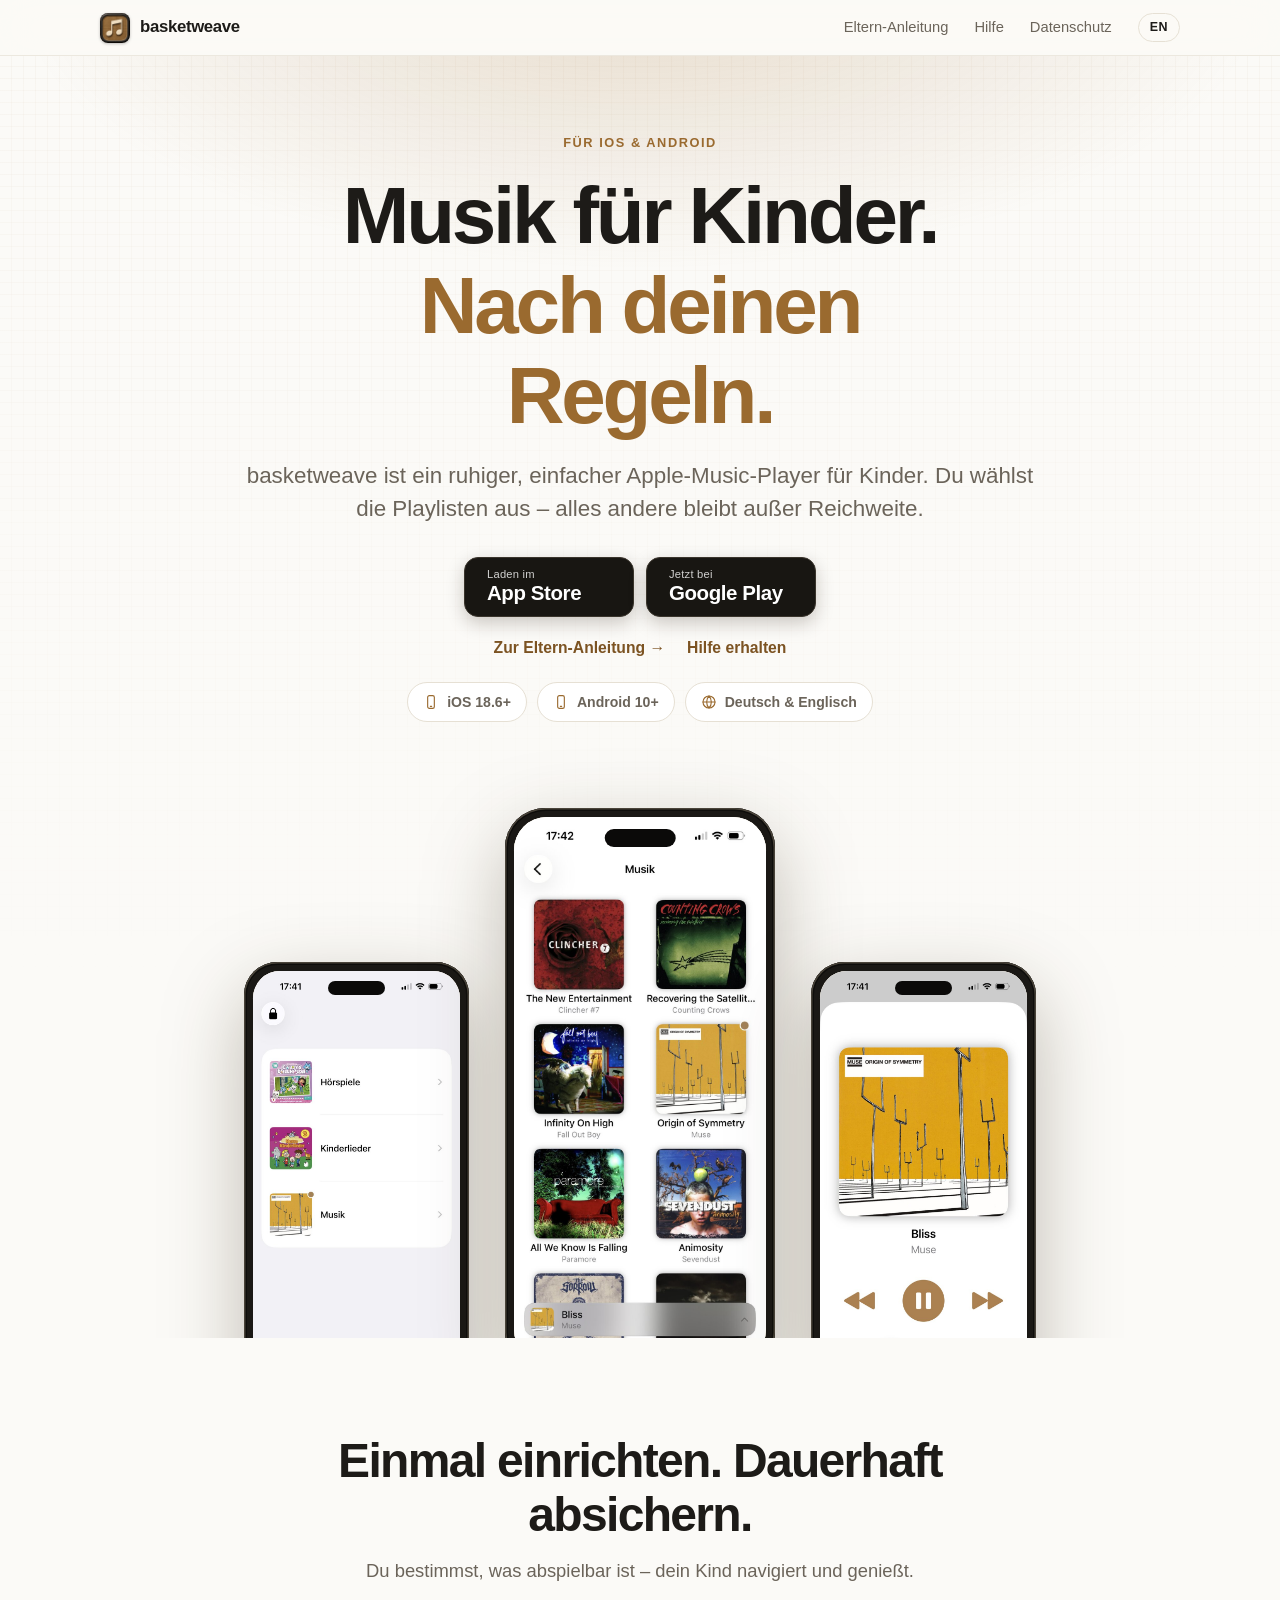
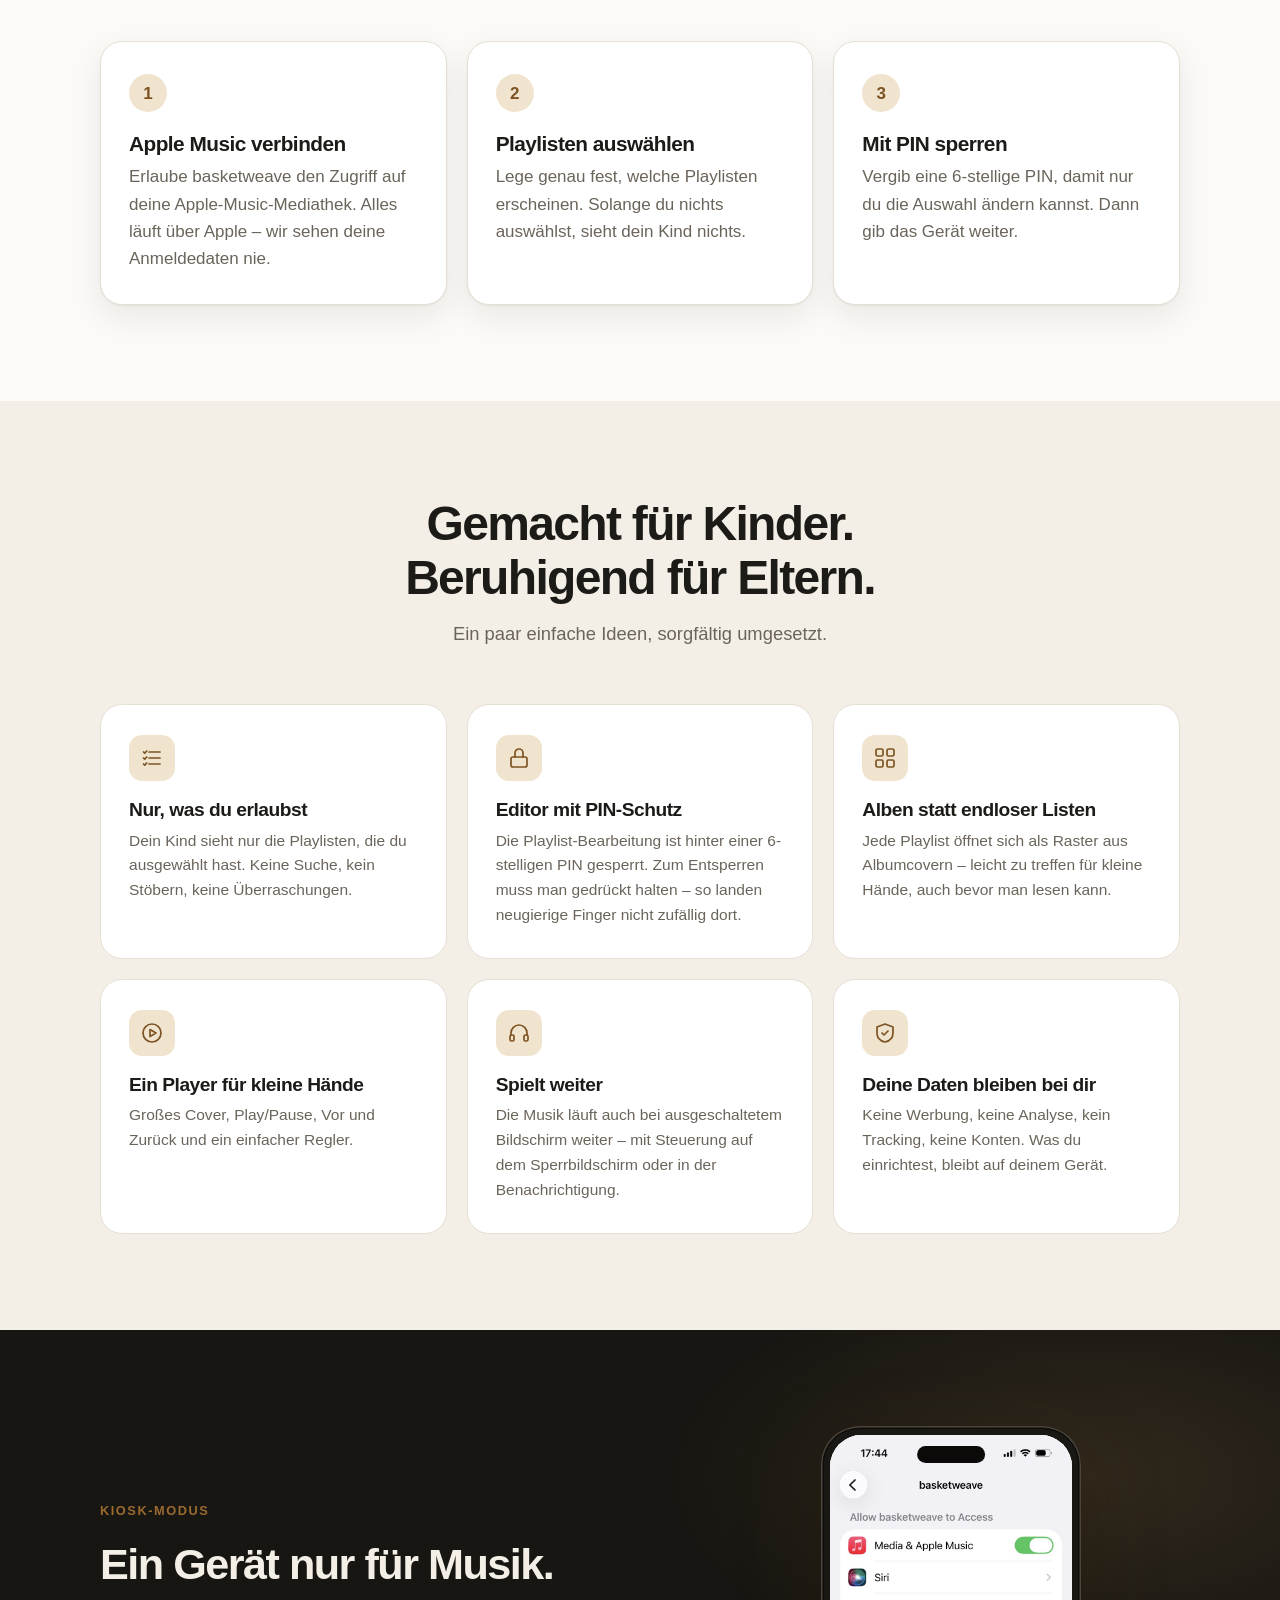
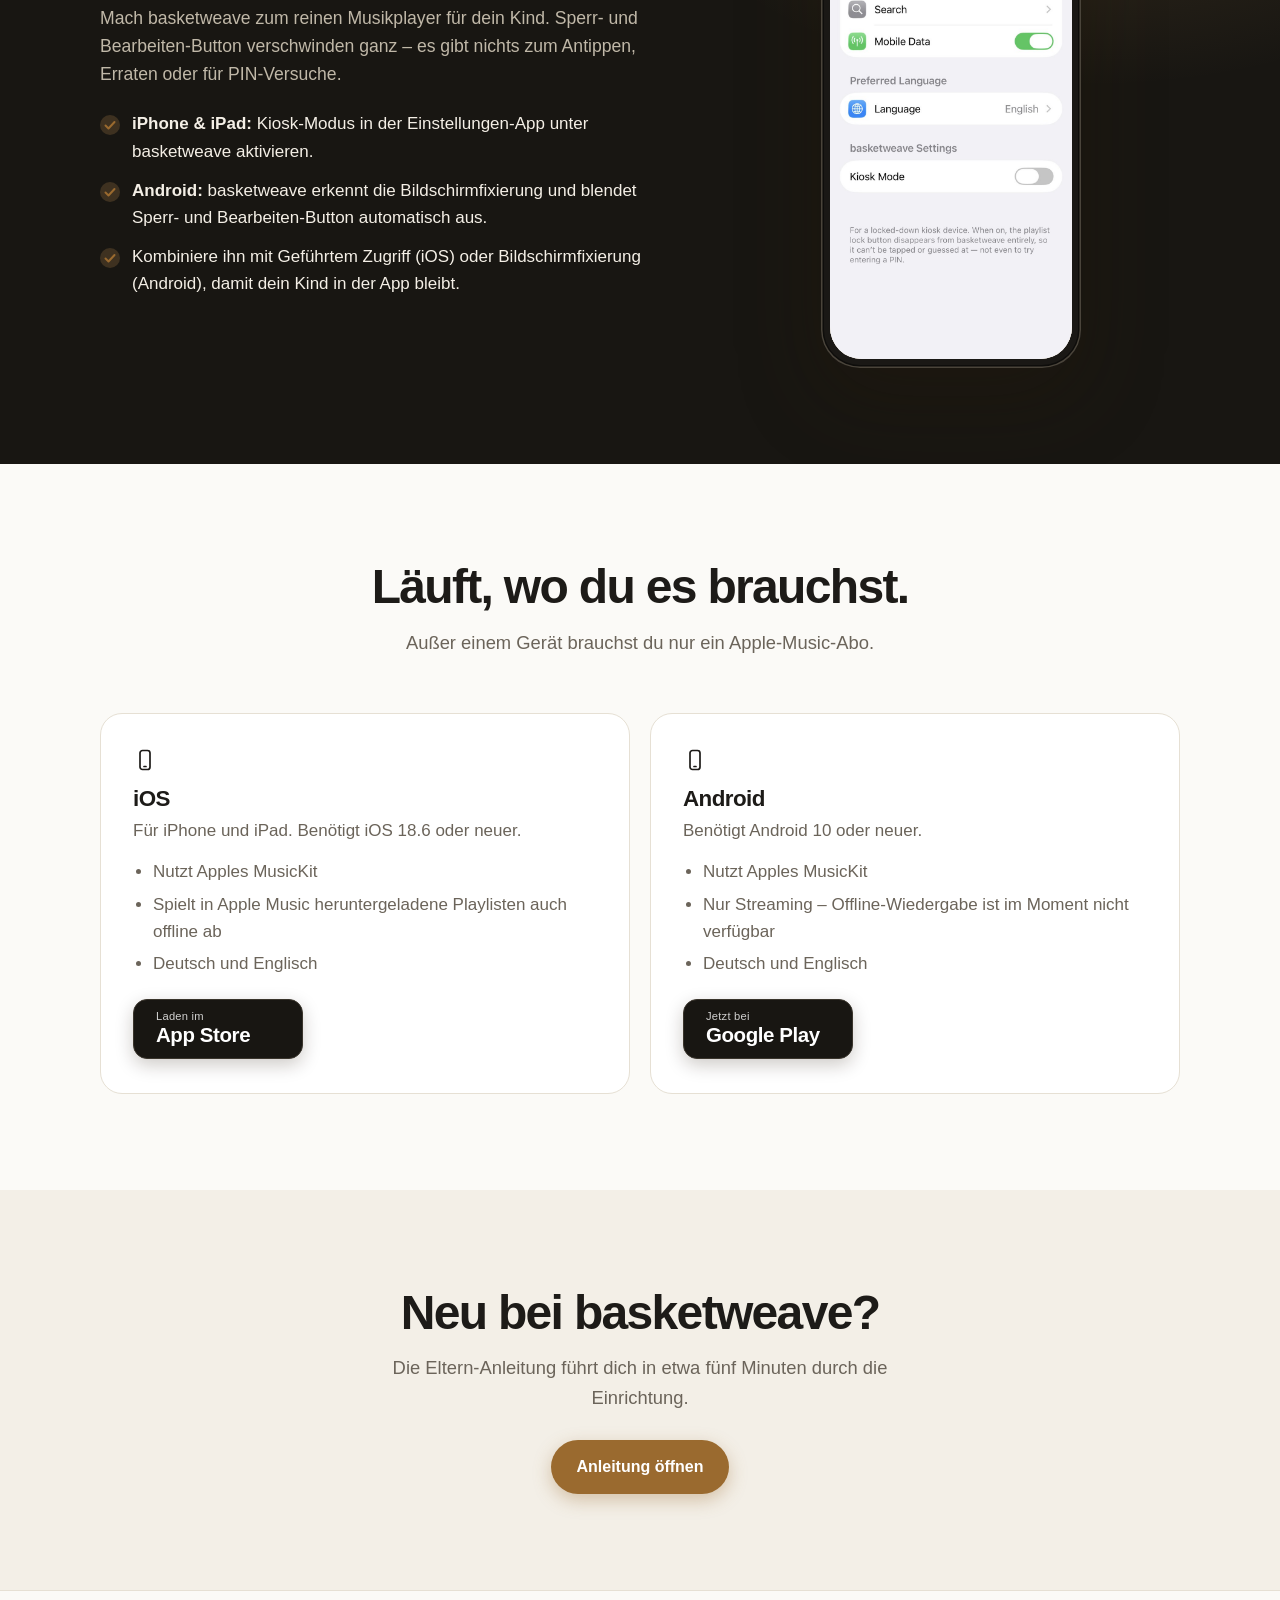
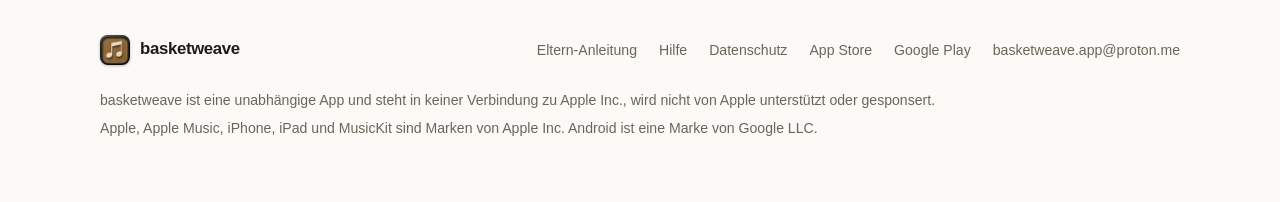
==== commit d777af58: "Add files via upload" ====
--- a/de/index.html
+++ b/de/index.html
@@ -47,9 +47,9 @@
       <span class="chip"><svg class="icon" viewBox="0 0 24 24" aria-hidden="true"><circle cx="12" cy="12" r="9"/><path d="M3 12h18M12 3c2.5 2.5 3.5 5.5 3.5 9S14.5 18.5 12 21c-2.5-2.5-3.5-5.5-3.5-9S9.5 5.5 12 3z"/></svg>Deutsch &amp; Englisch</span>
     </div>
     <div class="hero-phones">
-      <figure class="phone "><div class="phone-body"><div class="phone-screen"><div class='mock'><div class='bar'><i></i><span>basketweave</span><i></i></div><div class='tiles'><div class='tile'></div><div class='tile'></div><div class='tile'></div><div class='tile'></div><div class='tile'></div><div class='tile'></div></div></div><img class="shot" src="../assets/screens/de/playlists.png" data-fb="../assets/screens/en/playlists.png" alt="Die Playlist-Ansicht mit Cover-Kacheln" loading="lazy" onerror="if(this.dataset.fb&&!this.dataset.t){this.dataset.t=1;this.src=this.dataset.fb}else{this.remove()}"></div></div></figure>
-      <figure class="phone "><div class="phone-body"><div class="phone-screen"><div class='mock'><div class='bar'><i></i><span>Playlist</span><i></i></div><div class='tiles'><div class='tile'></div><div class='tile'></div><div class='tile'></div><div class='tile'></div><div class='tile'></div><div class='tile'></div></div></div><img class="shot" src="../assets/screens/de/albums.png" data-fb="../assets/screens/en/albums.png" alt="Eine Playlist als Raster aus Alben" loading="lazy" onerror="if(this.dataset.fb&&!this.dataset.t){this.dataset.t=1;this.src=this.dataset.fb}else{this.remove()}"></div></div></figure>
-      <figure class="phone "><div class="phone-body"><div class="phone-screen"><div class='mock'><div class='bar'><span></span><span></span></div><div class='art'></div><div class='line w60 center' style='margin-top:10px'></div><div class='line w40 center'></div><div class='slider'></div><div class='ctrls'><b></b><b class='play'></b><b></b></div></div><img class="shot" src="../assets/screens/de/now.png" data-fb="../assets/screens/en/now.png" alt="Die Wiedergabe-Ansicht mit großem Cover und einfachen Tasten" loading="lazy" onerror="if(this.dataset.fb&&!this.dataset.t){this.dataset.t=1;this.src=this.dataset.fb}else{this.remove()}"></div></div></figure>
+      <figure class="phone "><div class="phone-body"><div class="phone-screen"><div class='mock'><div class='bar'><i></i><span>basketweave</span><i></i></div><div class='tiles'><div class='tile'></div><div class='tile'></div><div class='tile'></div><div class='tile'></div><div class='tile'></div><div class='tile'></div></div></div><img class="shot" src="../assets/screens/de/playlists.jpg" data-fb="../assets/screens/en/playlists.jpg" alt="Die Playlist-Ansicht mit Cover-Kacheln" loading="lazy" onerror="if(this.dataset.fb&&!this.dataset.t){this.dataset.t=1;this.src=this.dataset.fb}else{this.remove()}"></div></div></figure>
+      <figure class="phone "><div class="phone-body"><div class="phone-screen"><div class='mock'><div class='bar'><i></i><span>Playlist</span><i></i></div><div class='tiles'><div class='tile'></div><div class='tile'></div><div class='tile'></div><div class='tile'></div><div class='tile'></div><div class='tile'></div></div></div><img class="shot" src="../assets/screens/de/albums.jpg" data-fb="../assets/screens/en/albums.jpg" alt="Eine Playlist als Raster aus Alben" loading="lazy" onerror="if(this.dataset.fb&&!this.dataset.t){this.dataset.t=1;this.src=this.dataset.fb}else{this.remove()}"></div></div></figure>
+      <figure class="phone "><div class="phone-body"><div class="phone-screen"><div class='mock'><div class='bar'><span></span><span></span></div><div class='art'></div><div class='line w60 center' style='margin-top:10px'></div><div class='line w40 center'></div><div class='slider'></div><div class='ctrls'><b></b><b class='play'></b><b></b></div></div><img class="shot" src="../assets/screens/de/now.jpg" data-fb="../assets/screens/en/now.jpg" alt="Die Wiedergabe-Ansicht mit großem Cover und einfachen Tasten" loading="lazy" onerror="if(this.dataset.fb&&!this.dataset.t){this.dataset.t=1;this.src=this.dataset.fb}else{this.remove()}"></div></div></figure>
     </div>
   </div>
 </section>
@@ -93,7 +93,7 @@
         <li>Kombiniere ihn mit Geführtem Zugriff (iOS) oder Bildschirmfixierung (Android), damit dein Kind in der App bleibt.</li>
       </ul>
     </div>
-    <div class="reveal"><figure class="phone "><div class="phone-body"><div class="phone-screen"><div class='mock'><div class='bar'><i></i><span>basketweave</span><i></i></div><div class='row' style='margin-top:6%'><div class='center' style='flex:1;font-weight:600;font-size:1.25em'>Kiosk-Modus</div><div class='tg'></div></div><div class='line w80' style='margin:4px 4px 0'></div><div class='line w60' style='margin:0 4px'></div></div><img class="shot" src="../assets/screens/de/settings.png" data-fb="../assets/screens/en/settings.png" alt="Der Schalter für den Kiosk-Modus in der Einstellungen-App" loading="lazy" onerror="if(this.dataset.fb&&!this.dataset.t){this.dataset.t=1;this.src=this.dataset.fb}else{this.remove()}"></div></div></figure></div>
+    <div class="reveal"><figure class="phone "><div class="phone-body"><div class="phone-screen"><div class='mock'><div class='bar'><i></i><span>basketweave</span><i></i></div><div class='row' style='margin-top:6%'><div class='center' style='flex:1;font-weight:600;font-size:1.25em'>Kiosk-Modus</div><div class='tg'></div></div><div class='line w80' style='margin:4px 4px 0'></div><div class='line w60' style='margin:0 4px'></div></div><img class="shot" src="../assets/screens/de/settings.jpg" data-fb="../assets/screens/en/settings.jpg" alt="Der Schalter für den Kiosk-Modus in der Einstellungen-App" loading="lazy" onerror="if(this.dataset.fb&&!this.dataset.t){this.dataset.t=1;this.src=this.dataset.fb}else{this.remove()}"></div></div></figure></div>
   </div>
 </section>
 
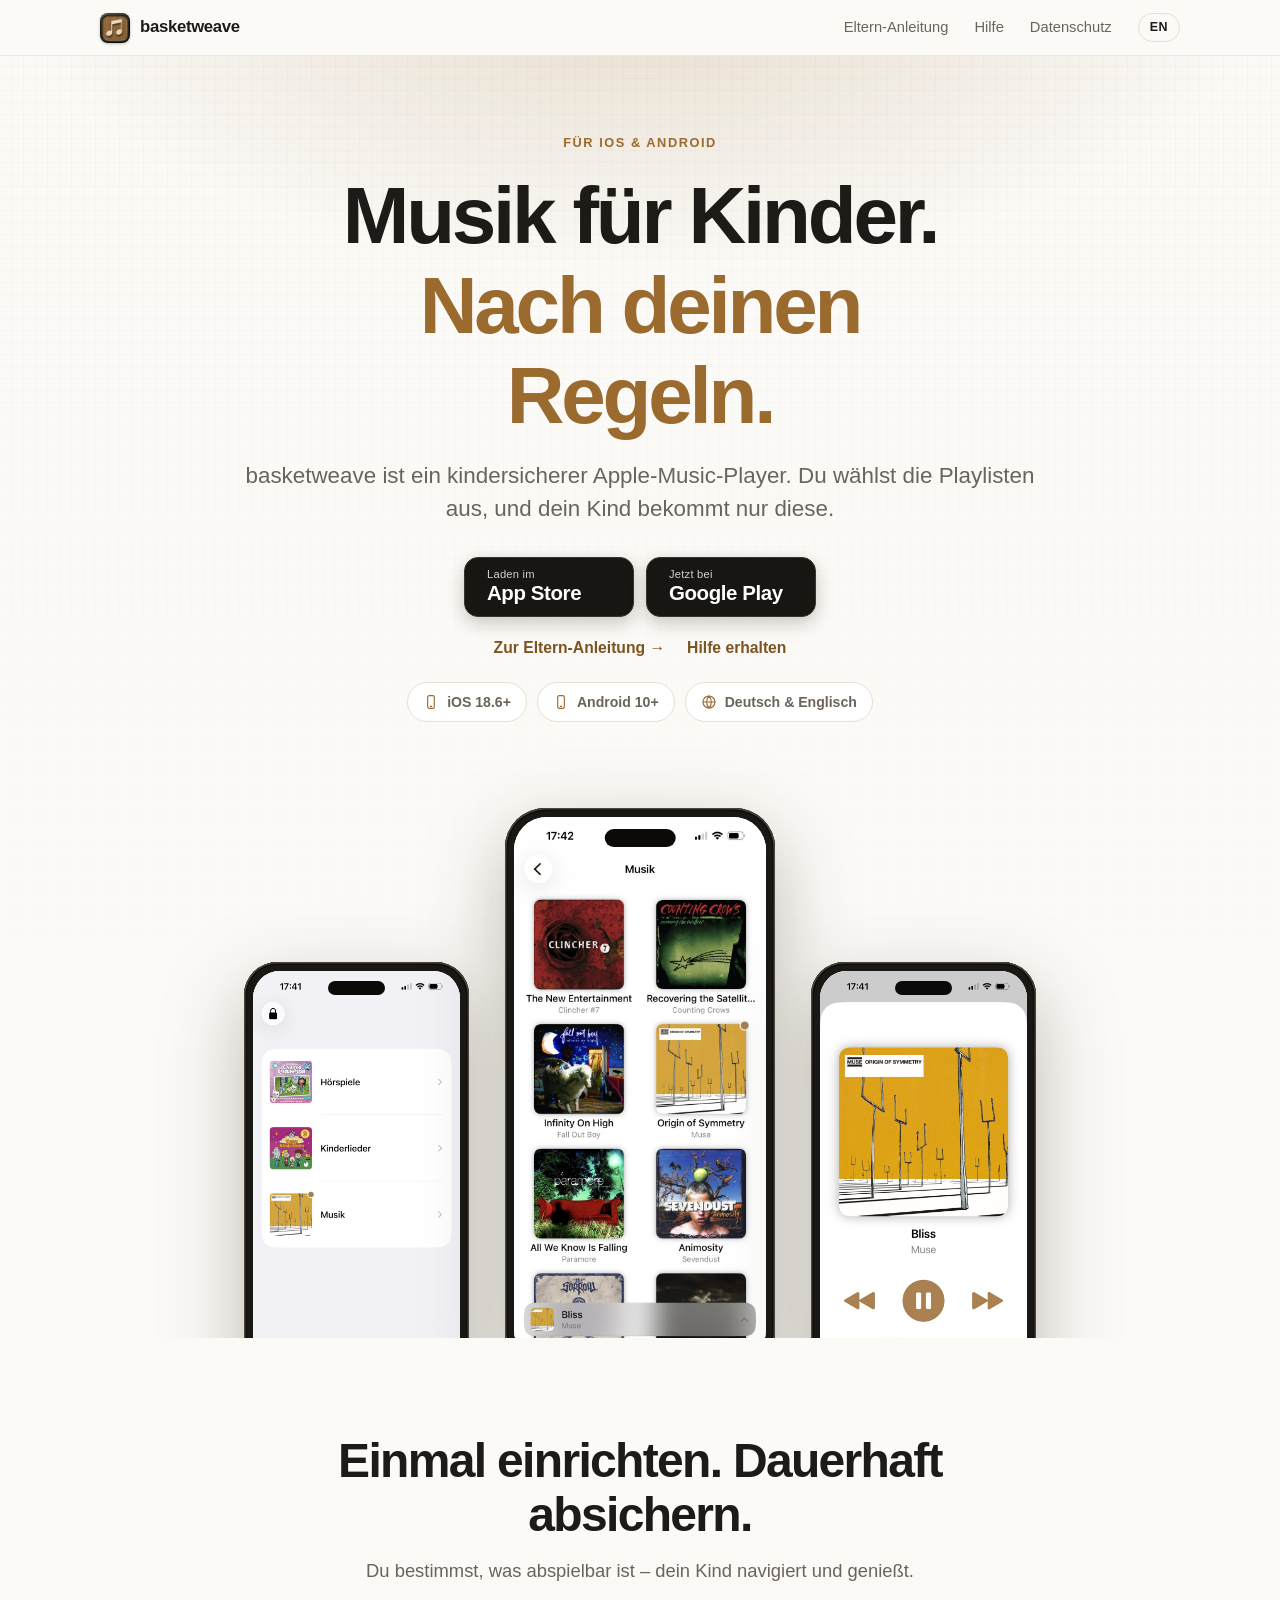
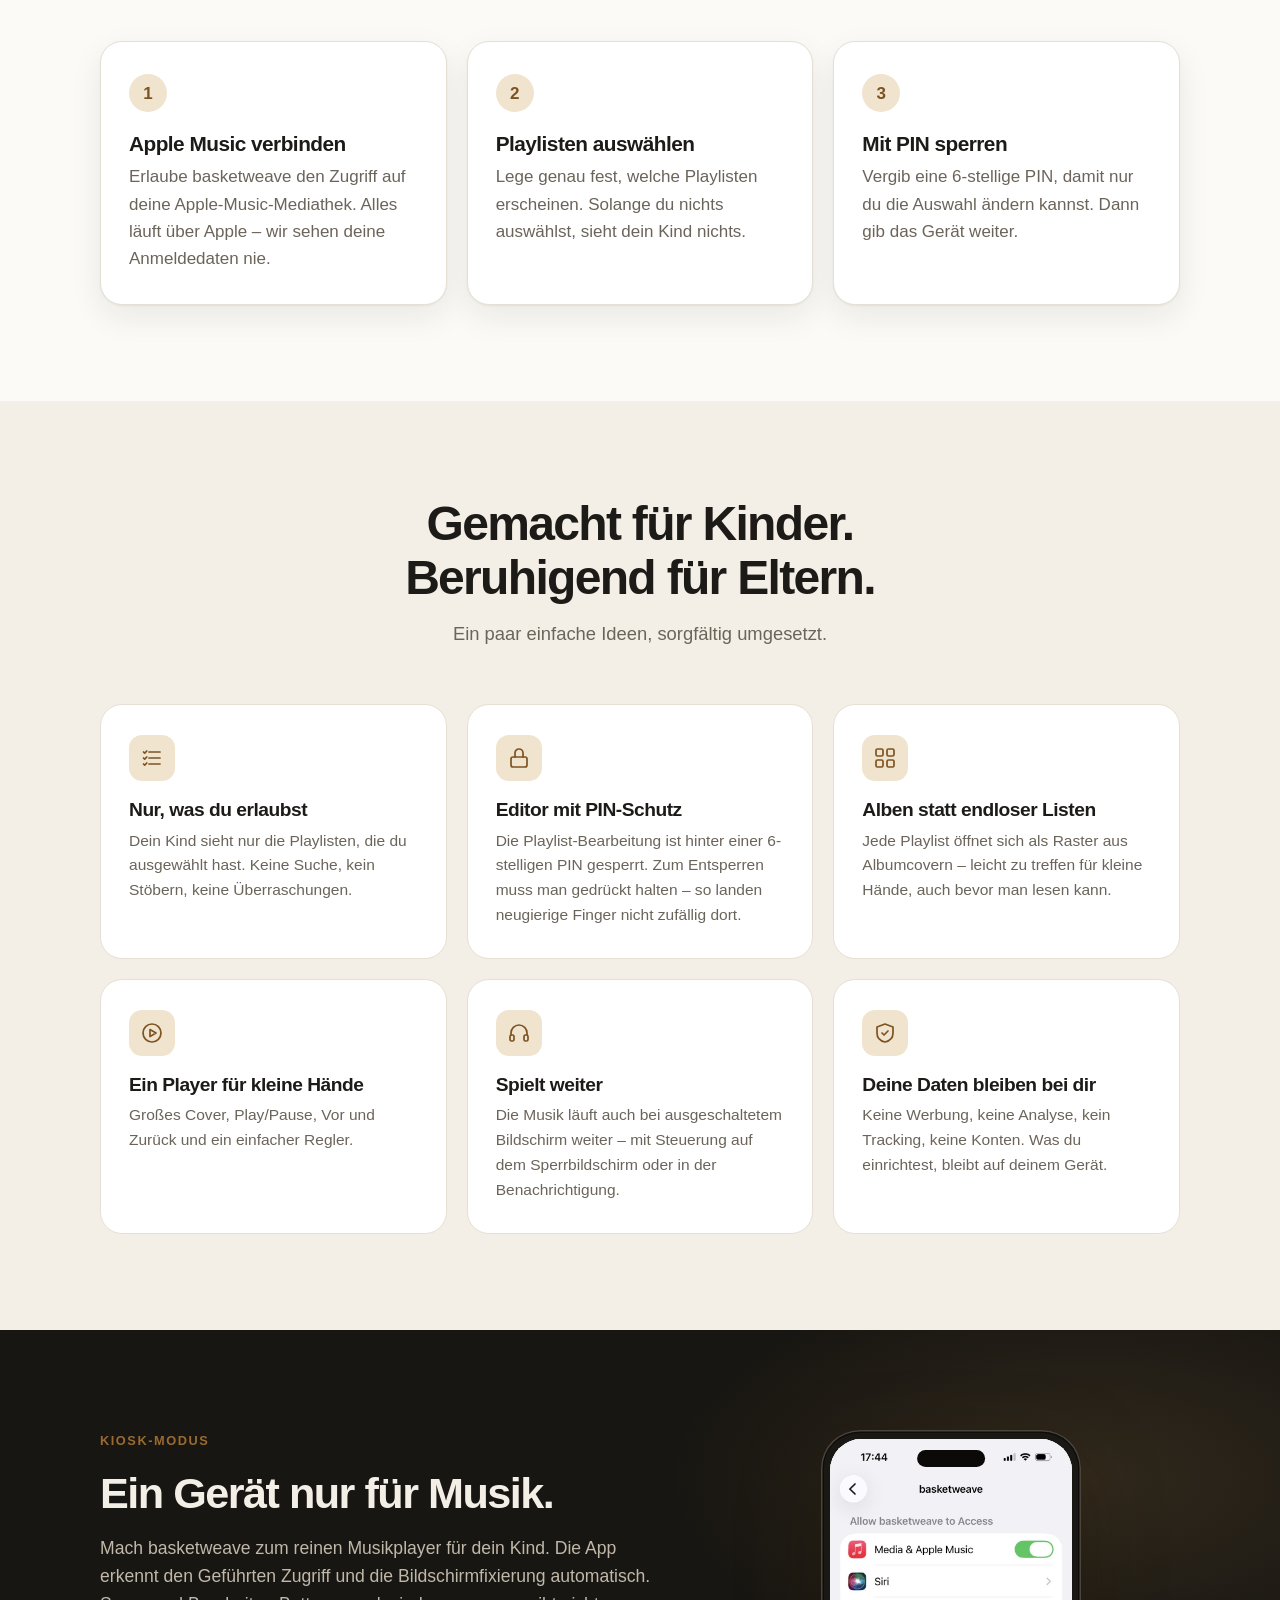
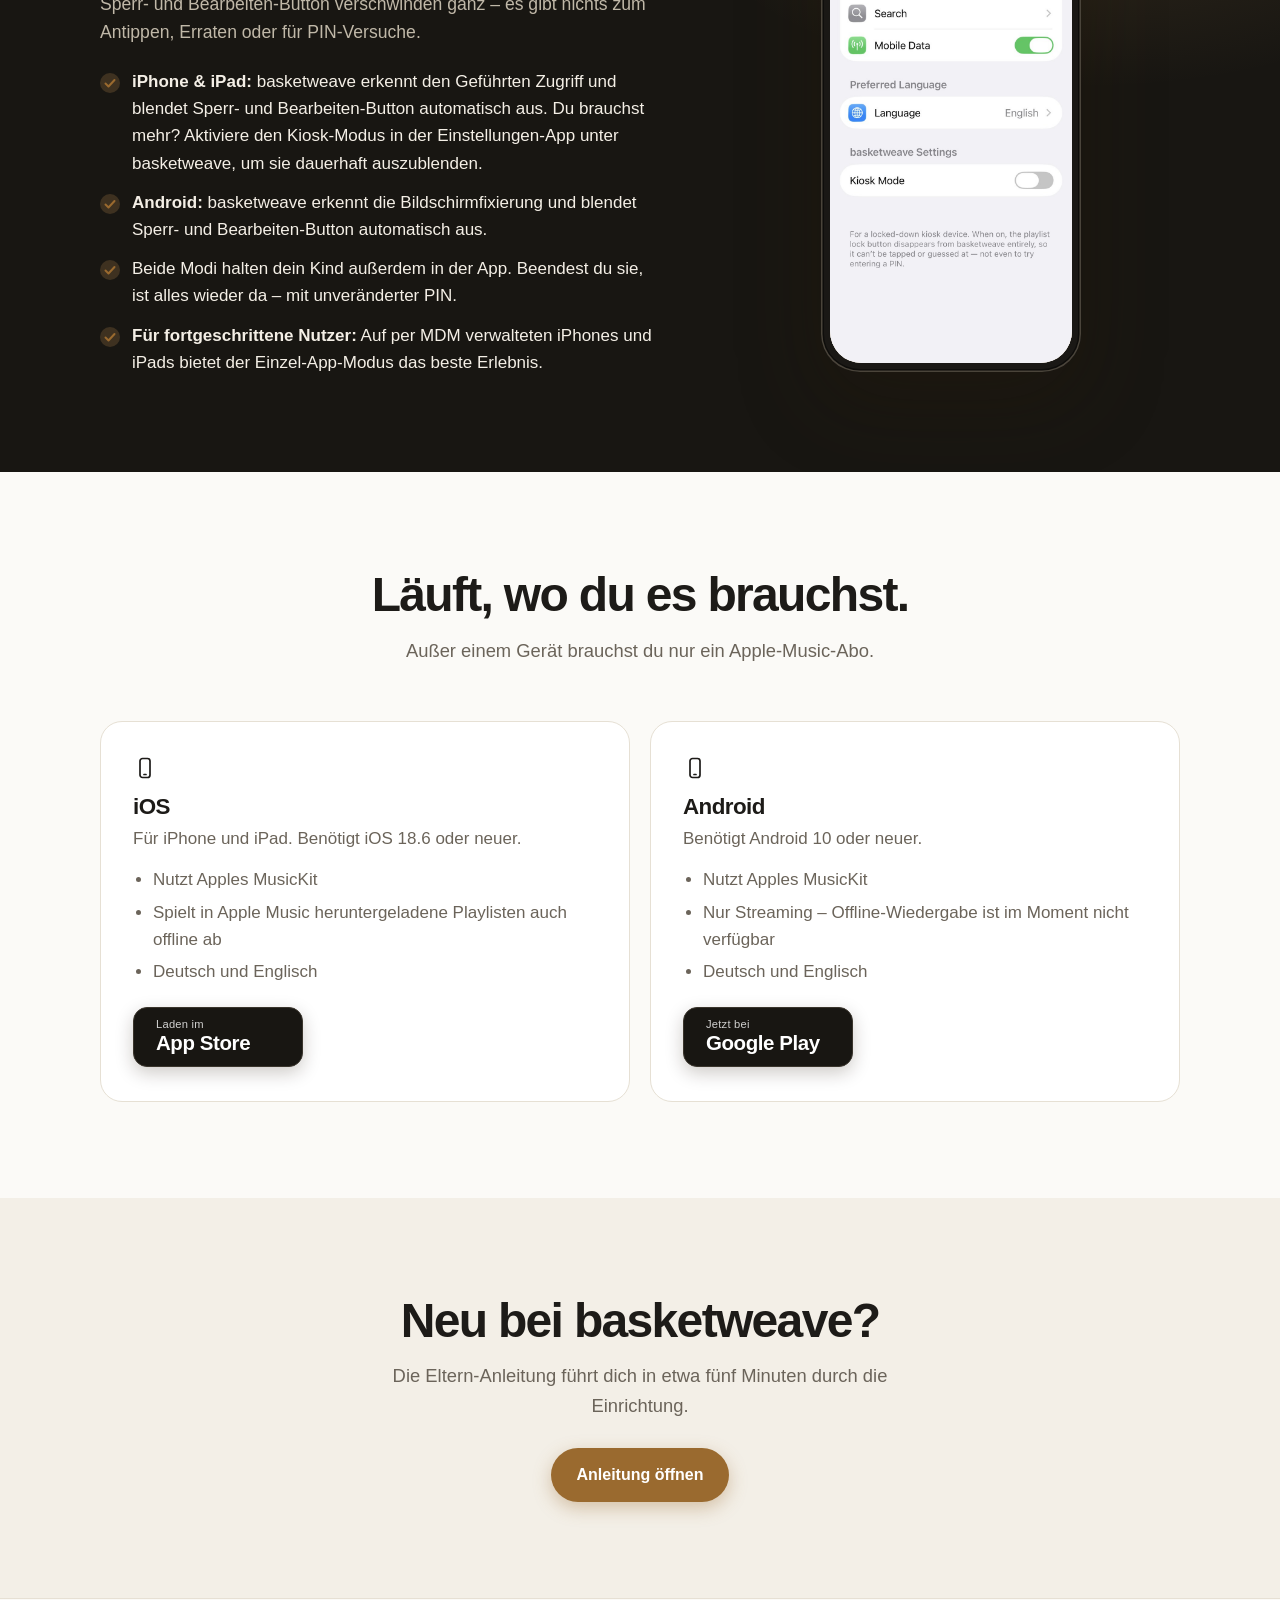
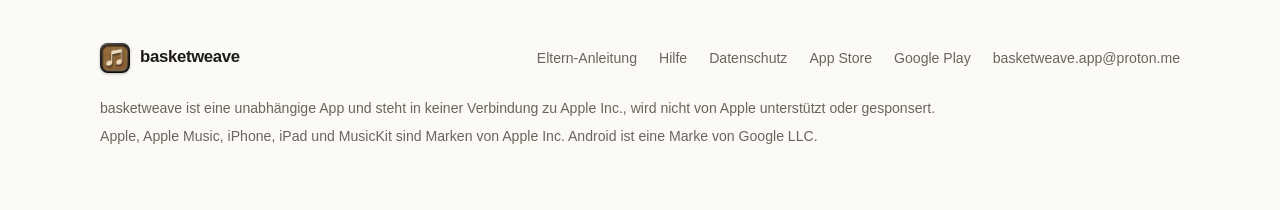
==== commit 4bab77ae: "Add files via upload" ====
--- a/de/index.html
+++ b/de/index.html
@@ -2,12 +2,12 @@
 <html lang="de">
 <head>
 <meta charset="UTF-8">
-<title>basketweave — ein ruhiger Apple-Music-Player für Kinder</title>
+<title>basketweave — ein kindersicherer Apple-Music-Player</title>
 <meta name="viewport" content="width=device-width, initial-scale=1">
 <meta name="description" content="basketweave ist ein einfacher Apple-Music-Player für Kinder auf iOS und Android. Eltern wählen die Playlisten aus – alles andere bleibt außer Reichweite.">
 <meta name="theme-color" content="#fbfaf7" media="(prefers-color-scheme: light)">
 <meta name="theme-color" content="#14120f" media="(prefers-color-scheme: dark)">
-<meta property="og:title" content="basketweave — ein ruhiger Apple-Music-Player für Kinder">
+<meta property="og:title" content="basketweave — ein kindersicherer Apple-Music-Player">
 <meta property="og:description" content="basketweave ist ein einfacher Apple-Music-Player für Kinder auf iOS und Android. Eltern wählen die Playlisten aus – alles andere bleibt außer Reichweite.">
 <meta property="og:type" content="website">
 <meta property="og:image" content="https://reinholdeckert.github.io/basketweave/assets/icon-256.png">
@@ -38,7 +38,7 @@
   <div class="container">
     <span class="eyebrow">Für iOS &amp; Android</span>
     <h1>Musik für Kinder. <em>Nach deinen Regeln.</em></h1>
-    <p class="lede">basketweave ist ein ruhiger, einfacher Apple-Music-Player für Kinder. Du wählst die Playlisten aus – alles andere bleibt außer Reichweite.</p>
+    <p class="lede">basketweave ist ein kindersicherer Apple-Music-Player. Du wählst die Playlisten aus, und dein Kind bekommt nur diese.</p>
     <div class="actions"><div class="store-btns"><a class="store-btn" href="https://apps.apple.com/us/app/basketweave/id6776010613" rel="noopener"><span class="sb-small">Laden im</span><span class="sb-big">App Store</span></a><a class="store-btn" href="https://play.google.com/store/apps/details?id=com.reinholdeckert.basketweave&hl=de" rel="noopener"><span class="sb-small">Jetzt bei</span><span class="sb-big">Google Play</span></a></div></div>
     <p class="sublinks"><a href="guide.html">Zur Eltern-Anleitung →</a><a href="support.html">Hilfe erhalten</a></p>
     <div class="chips">
@@ -86,11 +86,12 @@
     <div class="reveal">
       <span class="eyebrow">Kiosk-Modus</span>
       <h2>Ein Gerät nur für Musik.</h2>
-      <p>Mach basketweave zum reinen Musikplayer für dein Kind. Sperr- und Bearbeiten-Button verschwinden ganz – es gibt nichts zum Antippen, Erraten oder für PIN-Versuche.</p>
+      <p>Mach basketweave zum reinen Musikplayer für dein Kind. Die App erkennt den Geführten Zugriff und die Bildschirmfixierung automatisch. Sperr- und Bearbeiten-Button verschwinden ganz – es gibt nichts zum Antippen, Erraten oder für PIN-Versuche.</p>
       <ul class="checklist">
-        <li><strong>iPhone &amp; iPad:</strong> Kiosk-Modus in der Einstellungen-App unter basketweave aktivieren.</li>
+        <li><strong>iPhone &amp; iPad:</strong> basketweave erkennt den Geführten Zugriff und blendet Sperr- und Bearbeiten-Button automatisch aus. Du brauchst mehr? Aktiviere den Kiosk-Modus in der Einstellungen-App unter basketweave, um sie dauerhaft auszublenden.</li>
         <li><strong>Android:</strong> basketweave erkennt die Bildschirmfixierung und blendet Sperr- und Bearbeiten-Button automatisch aus.</li>
-        <li>Kombiniere ihn mit Geführtem Zugriff (iOS) oder Bildschirmfixierung (Android), damit dein Kind in der App bleibt.</li>
+        <li>Beide Modi halten dein Kind außerdem in der App. Beendest du sie, ist alles wieder da – mit unveränderter PIN.</li>
+        <li><strong>Für fortgeschrittene Nutzer:</strong> Auf per MDM verwalteten iPhones und iPads bietet der Einzel-App-Modus das beste Erlebnis.</li>
       </ul>
     </div>
     <div class="reveal"><figure class="phone "><div class="phone-body"><div class="phone-screen"><div class='mock'><div class='bar'><i></i><span>basketweave</span><i></i></div><div class='row' style='margin-top:6%'><div class='center' style='flex:1;font-weight:600;font-size:1.25em'>Kiosk-Modus</div><div class='tg'></div></div><div class='line w80' style='margin:4px 4px 0'></div><div class='line w60' style='margin:0 4px'></div></div><img class="shot" src="../assets/screens/de/settings.jpg" data-fb="../assets/screens/en/settings.jpg" alt="Der Schalter für den Kiosk-Modus in der Einstellungen-App" loading="lazy" onerror="if(this.dataset.fb&&!this.dataset.t){this.dataset.t=1;this.src=this.dataset.fb}else{this.remove()}"></div></div></figure></div>
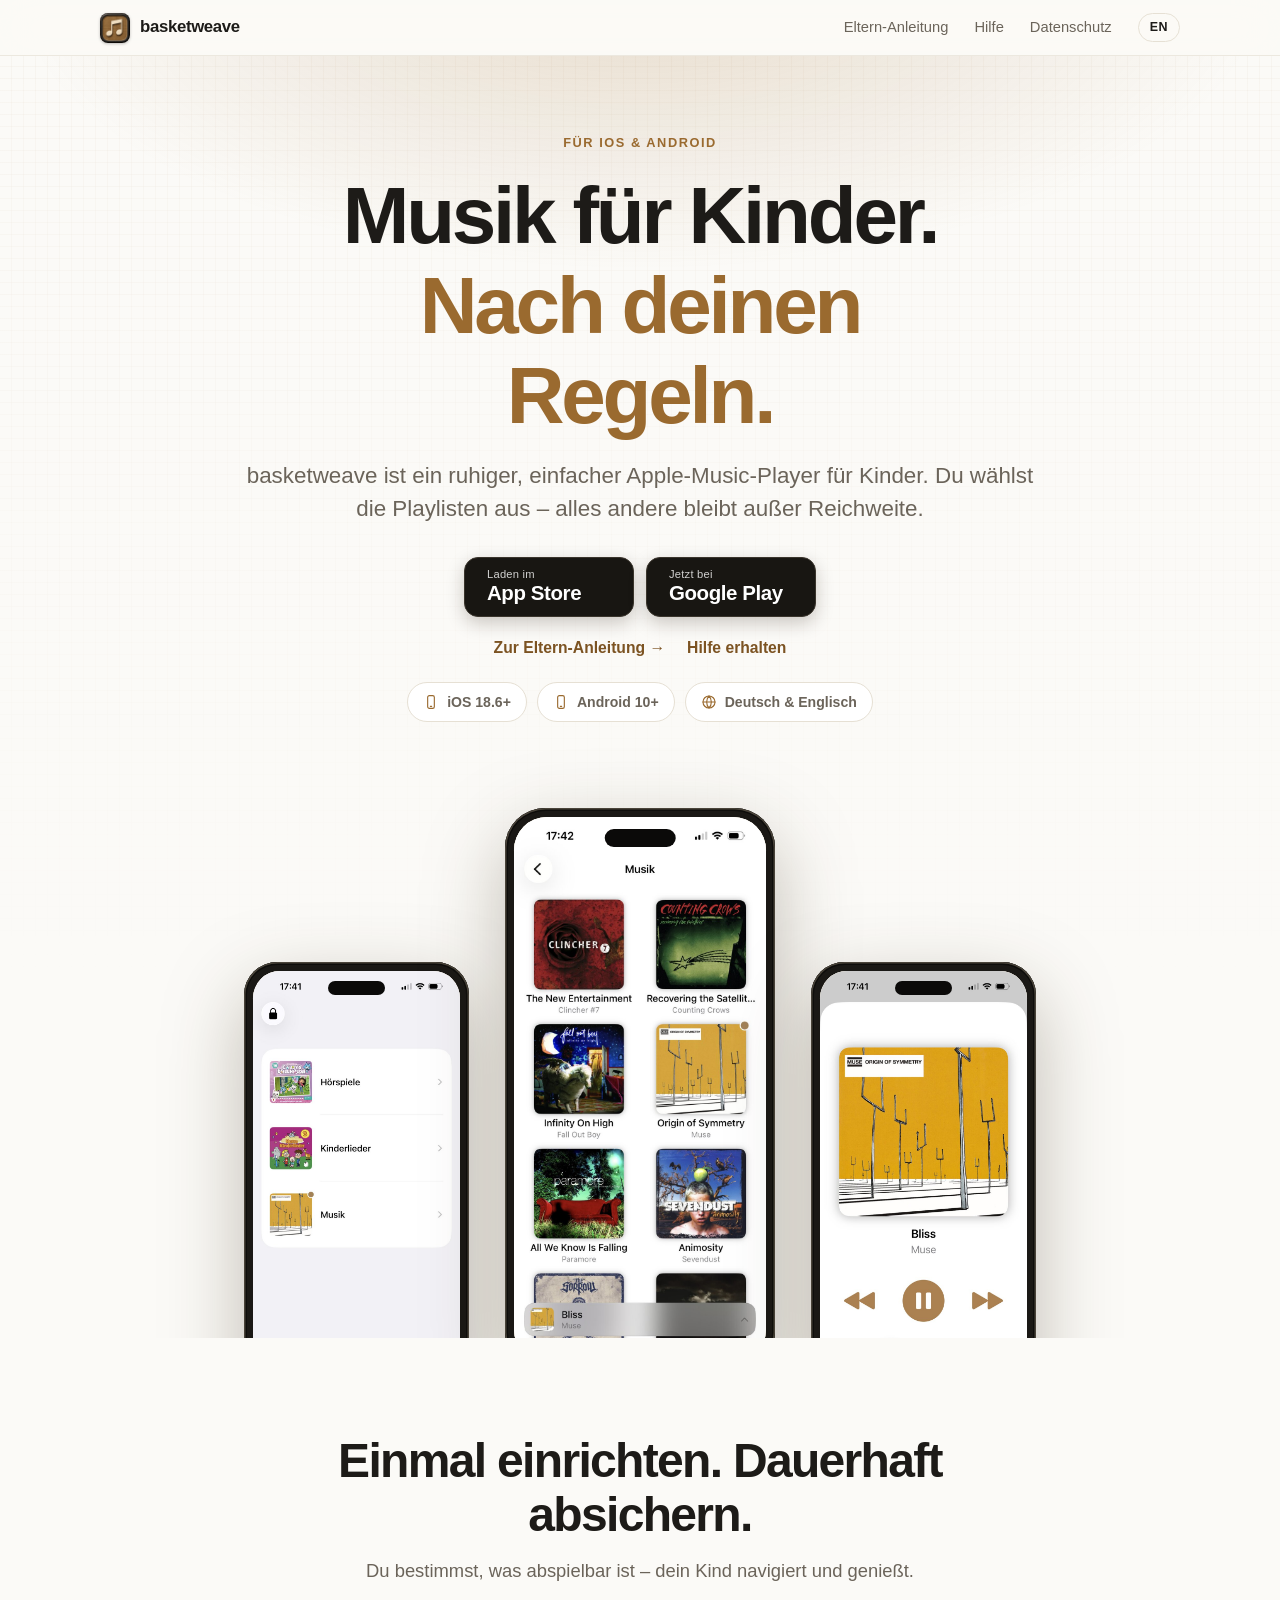
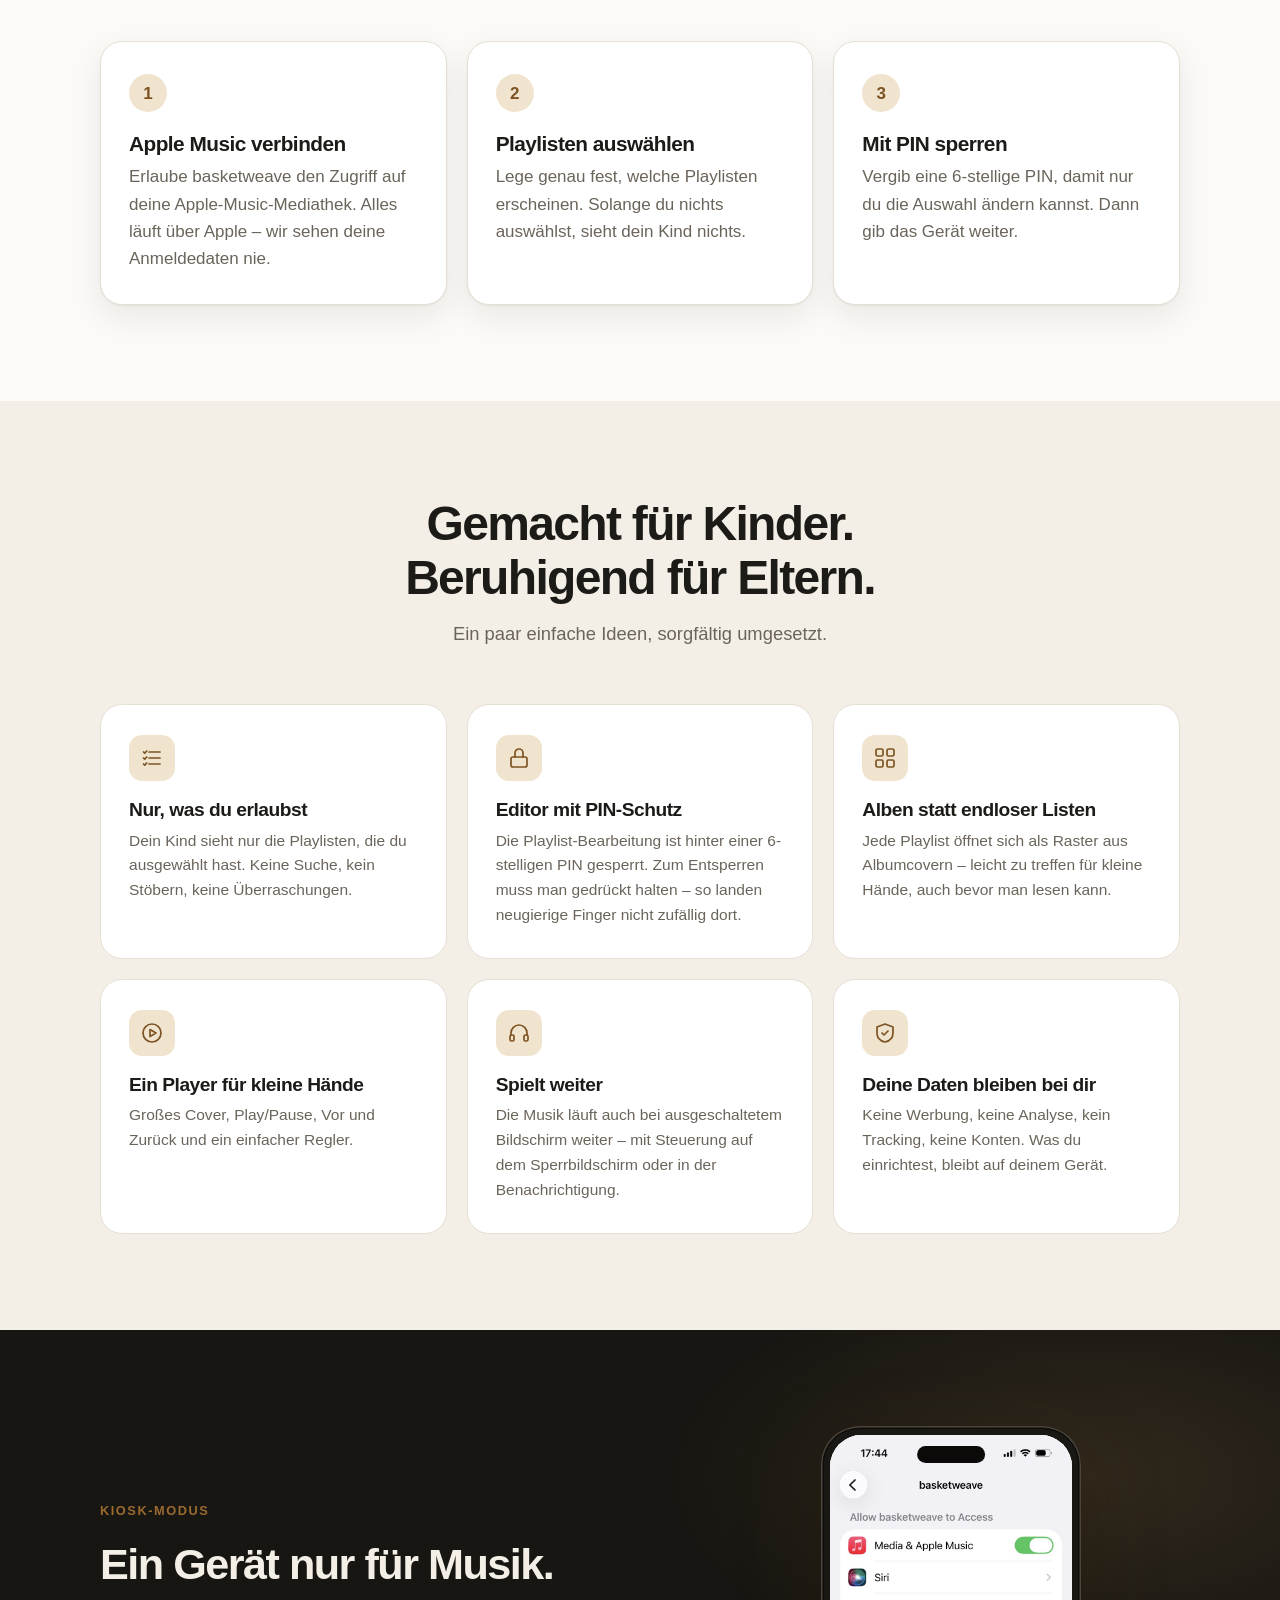
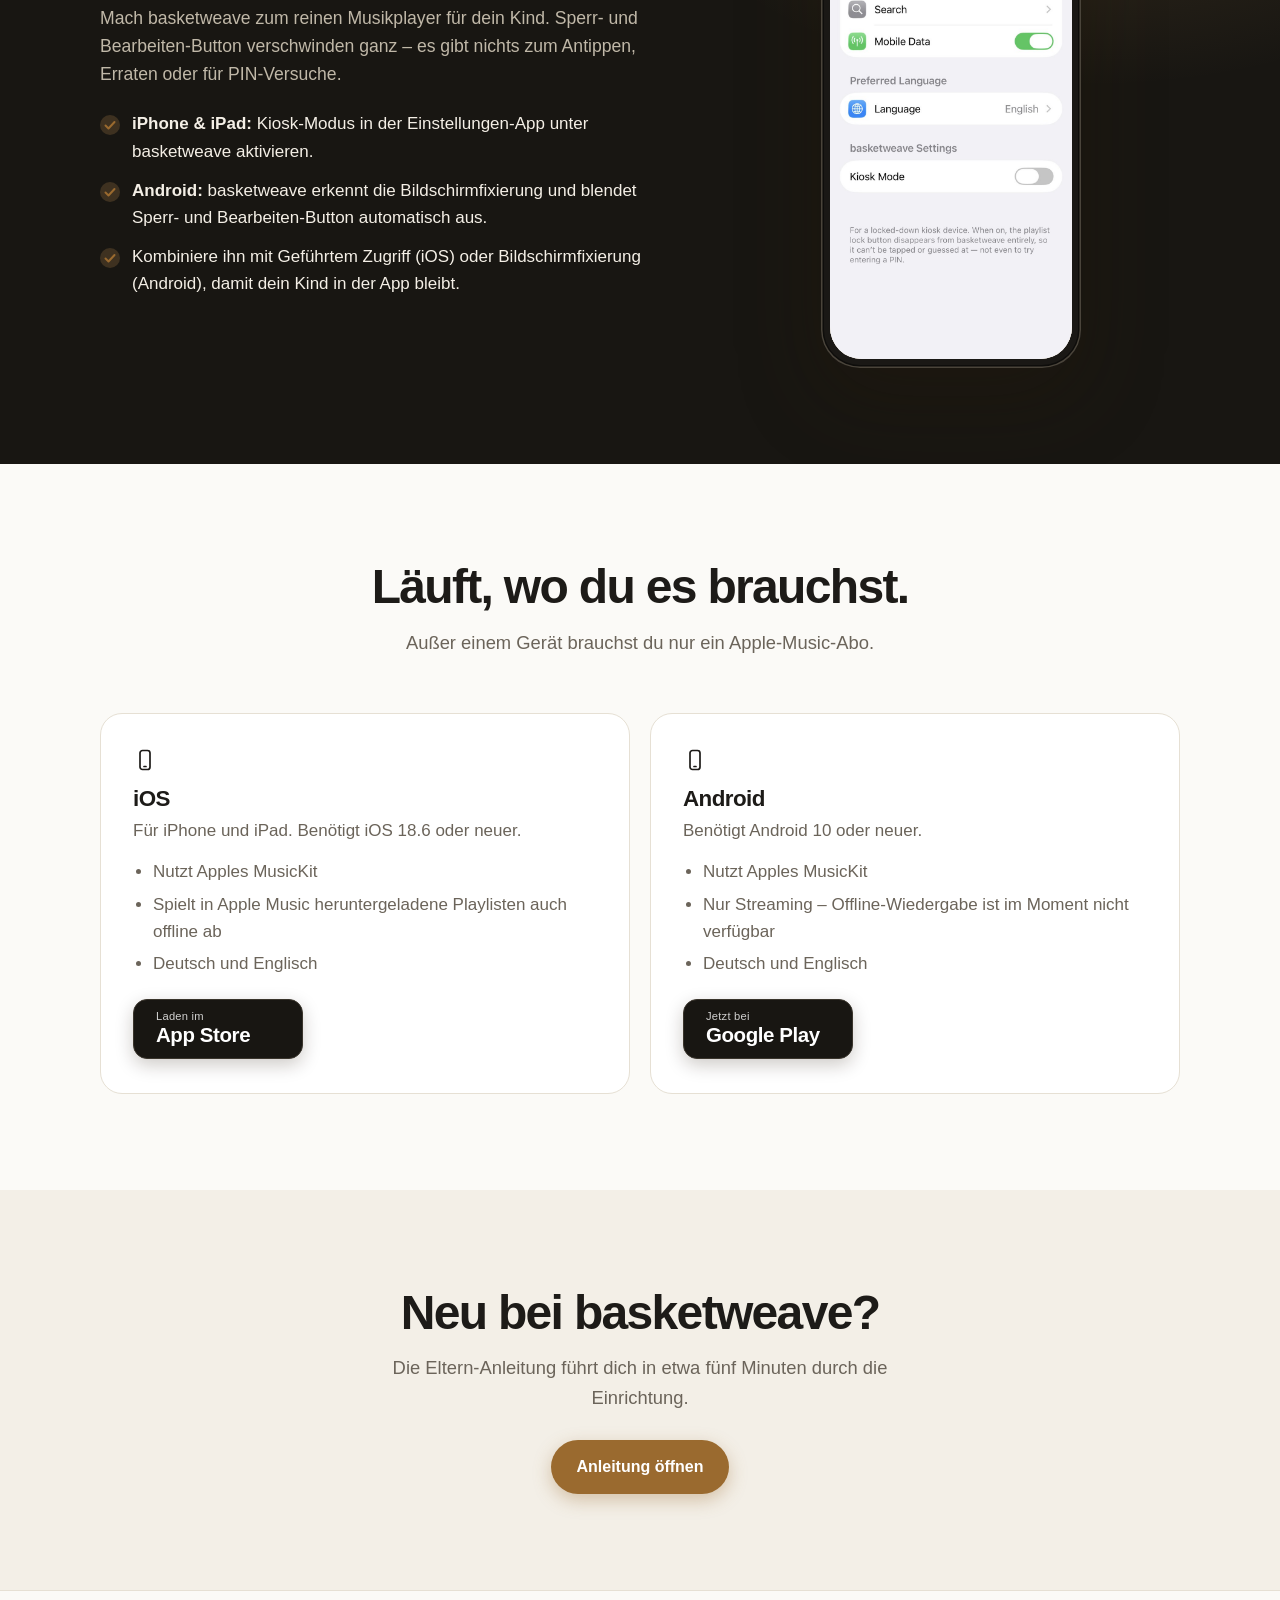
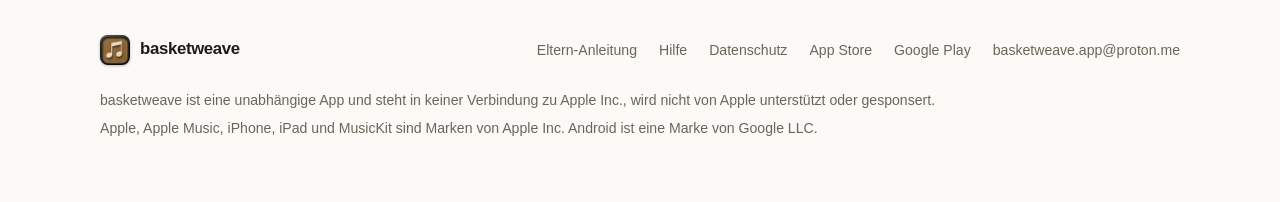
==== commit 3feaff7f: "Add files via upload" ====
--- a/de/index.html
+++ b/de/index.html
@@ -2,15 +2,27 @@
 <html lang="de">
 <head>
 <meta charset="UTF-8">
-<title>basketweave — ein kindersicherer Apple-Music-Player</title>
+<title>basketweave — ein ruhiger Apple-Music-Player für Kinder</title>
 <meta name="viewport" content="width=device-width, initial-scale=1">
 <meta name="description" content="basketweave ist ein einfacher Apple-Music-Player für Kinder auf iOS und Android. Eltern wählen die Playlisten aus – alles andere bleibt außer Reichweite.">
 <meta name="theme-color" content="#fbfaf7" media="(prefers-color-scheme: light)">
 <meta name="theme-color" content="#14120f" media="(prefers-color-scheme: dark)">
-<meta property="og:title" content="basketweave — ein kindersicherer Apple-Music-Player">
+<meta name="apple-itunes-app" content="app-id=6776010613">
+<meta property="og:site_name" content="basketweave">
+<meta property="og:title" content="basketweave — ein ruhiger Apple-Music-Player für Kinder">
 <meta property="og:description" content="basketweave ist ein einfacher Apple-Music-Player für Kinder auf iOS und Android. Eltern wählen die Playlisten aus – alles andere bleibt außer Reichweite.">
 <meta property="og:type" content="website">
-<meta property="og:image" content="https://reinholdeckert.github.io/basketweave/assets/icon-256.png">
+<meta property="og:url" content="https://reinholdeckert.github.io/basketweave/de/">
+<meta property="og:locale" content="de_DE">
+<meta property="og:locale:alternate" content="en_US">
+<meta property="og:image" content="https://reinholdeckert.github.io/basketweave/assets/og-image.jpg">
+<meta property="og:image:width" content="1200">
+<meta property="og:image:height" content="630">
+<meta property="og:image:alt" content="basketweave App-Symbol und zwei App-Ansichten">
+<meta name="twitter:card" content="summary_large_image">
+<meta name="twitter:title" content="basketweave — ein ruhiger Apple-Music-Player für Kinder">
+<meta name="twitter:description" content="basketweave ist ein einfacher Apple-Music-Player für Kinder auf iOS und Android. Eltern wählen die Playlisten aus – alles andere bleibt außer Reichweite.">
+<meta name="twitter:image" content="https://reinholdeckert.github.io/basketweave/assets/og-image.jpg">
 <link rel="canonical" href="https://reinholdeckert.github.io/basketweave/de/">
 <link rel="alternate" hreflang="en" href="https://reinholdeckert.github.io/basketweave/">
 <link rel="alternate" hreflang="de" href="https://reinholdeckert.github.io/basketweave/de/">
@@ -19,6 +31,7 @@
 <link rel="apple-touch-icon" href="../assets/apple-touch-icon.png">
 <link rel="stylesheet" href="../style.css">
 <script defer src="../script.js"></script>
+<script type="application/ld+json">{"@context": "https://schema.org", "@type": "MobileApplication", "name": "basketweave", "description": "basketweave ist ein einfacher Apple-Music-Player für Kinder auf iOS und Android. Eltern wählen die Playlisten aus – alles andere bleibt außer Reichweite.", "applicationCategory": "MultimediaApplication", "operatingSystem": "iOS 18.6 or later, Android 10 or later", "inLanguage": "de", "url": "https://reinholdeckert.github.io/basketweave/de/", "image": "https://reinholdeckert.github.io/basketweave/assets/icon-256.png", "installUrl": "https://apps.apple.com/us/app/basketweave/id6776010613", "sameAs": ["https://apps.apple.com/us/app/basketweave/id6776010613", "https://play.google.com/store/apps/details?id=com.reinholdeckert.basketweave"], "offers": {"@type": "Offer", "price": "0", "priceCurrency": "USD"}}</script>
 </head>
 <body>
 <header class="nav">
@@ -38,7 +51,7 @@
   <div class="container">
     <span class="eyebrow">Für iOS &amp; Android</span>
     <h1>Musik für Kinder. <em>Nach deinen Regeln.</em></h1>
-    <p class="lede">basketweave ist ein kindersicherer Apple-Music-Player. Du wählst die Playlisten aus, und dein Kind bekommt nur diese.</p>
+    <p class="lede">basketweave ist ein ruhiger, einfacher Apple-Music-Player für Kinder. Du wählst die Playlisten aus – alles andere bleibt außer Reichweite.</p>
     <div class="actions"><div class="store-btns"><a class="store-btn" href="https://apps.apple.com/us/app/basketweave/id6776010613" rel="noopener"><span class="sb-small">Laden im</span><span class="sb-big">App Store</span></a><a class="store-btn" href="https://play.google.com/store/apps/details?id=com.reinholdeckert.basketweave&hl=de" rel="noopener"><span class="sb-small">Jetzt bei</span><span class="sb-big">Google Play</span></a></div></div>
     <p class="sublinks"><a href="guide.html">Zur Eltern-Anleitung →</a><a href="support.html">Hilfe erhalten</a></p>
     <div class="chips">
@@ -86,12 +99,11 @@
     <div class="reveal">
       <span class="eyebrow">Kiosk-Modus</span>
       <h2>Ein Gerät nur für Musik.</h2>
-      <p>Mach basketweave zum reinen Musikplayer für dein Kind. Die App erkennt den Geführten Zugriff und die Bildschirmfixierung automatisch. Sperr- und Bearbeiten-Button verschwinden ganz – es gibt nichts zum Antippen, Erraten oder für PIN-Versuche.</p>
+      <p>Mach basketweave zum reinen Musikplayer für dein Kind. Sperr- und Bearbeiten-Button verschwinden ganz – es gibt nichts zum Antippen, Erraten oder für PIN-Versuche.</p>
       <ul class="checklist">
-        <li><strong>iPhone &amp; iPad:</strong> basketweave erkennt den Geführten Zugriff und blendet Sperr- und Bearbeiten-Button automatisch aus. Du brauchst mehr? Aktiviere den Kiosk-Modus in der Einstellungen-App unter basketweave, um sie dauerhaft auszublenden.</li>
+        <li><strong>iPhone &amp; iPad:</strong> Kiosk-Modus in der Einstellungen-App unter basketweave aktivieren.</li>
         <li><strong>Android:</strong> basketweave erkennt die Bildschirmfixierung und blendet Sperr- und Bearbeiten-Button automatisch aus.</li>
-        <li>Beide Modi halten dein Kind außerdem in der App. Beendest du sie, ist alles wieder da – mit unveränderter PIN.</li>
-        <li><strong>Für fortgeschrittene Nutzer:</strong> Auf per MDM verwalteten iPhones und iPads bietet der Einzel-App-Modus das beste Erlebnis.</li>
+        <li>Kombiniere ihn mit Geführtem Zugriff (iOS) oder Bildschirmfixierung (Android), damit dein Kind in der App bleibt.</li>
       </ul>
     </div>
     <div class="reveal"><figure class="phone "><div class="phone-body"><div class="phone-screen"><div class='mock'><div class='bar'><i></i><span>basketweave</span><i></i></div><div class='row' style='margin-top:6%'><div class='center' style='flex:1;font-weight:600;font-size:1.25em'>Kiosk-Modus</div><div class='tg'></div></div><div class='line w80' style='margin:4px 4px 0'></div><div class='line w60' style='margin:0 4px'></div></div><img class="shot" src="../assets/screens/de/settings.jpg" data-fb="../assets/screens/en/settings.jpg" alt="Der Schalter für den Kiosk-Modus in der Einstellungen-App" loading="lazy" onerror="if(this.dataset.fb&&!this.dataset.t){this.dataset.t=1;this.src=this.dataset.fb}else{this.remove()}"></div></div></figure></div>
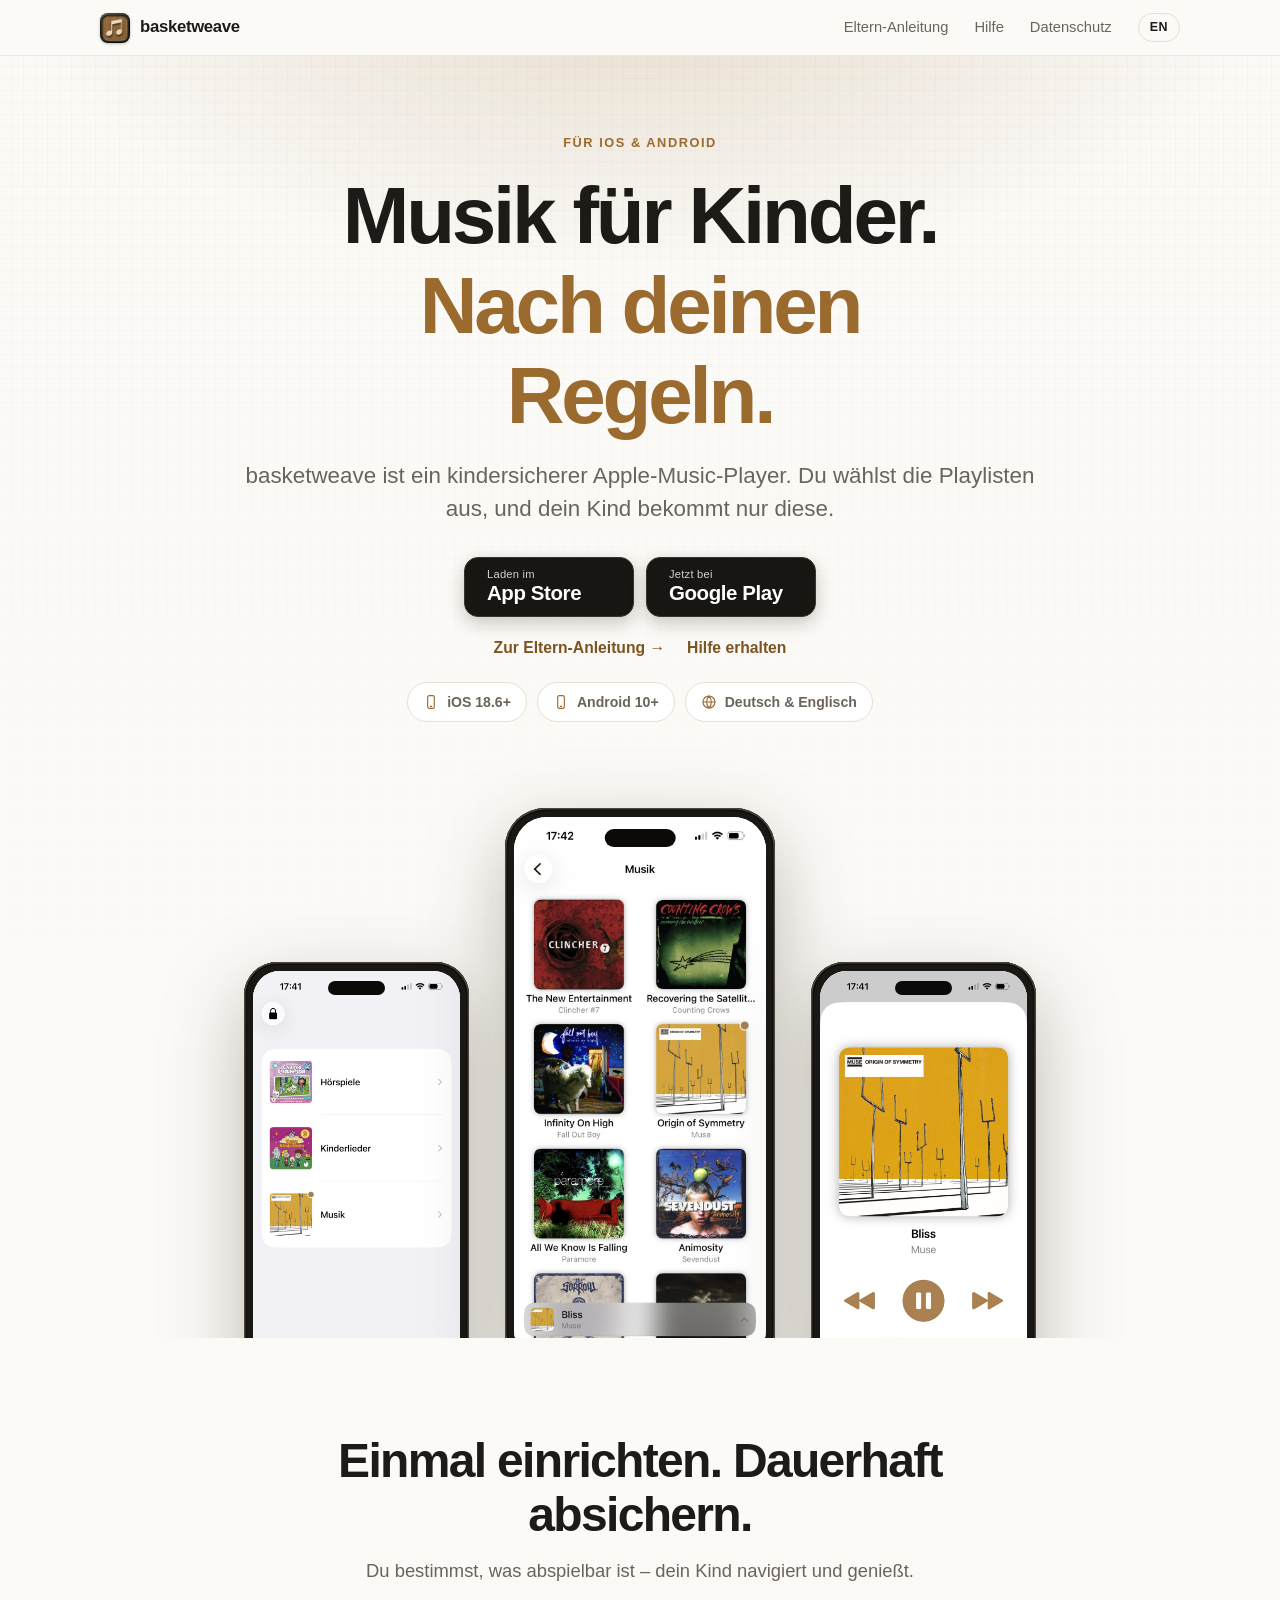
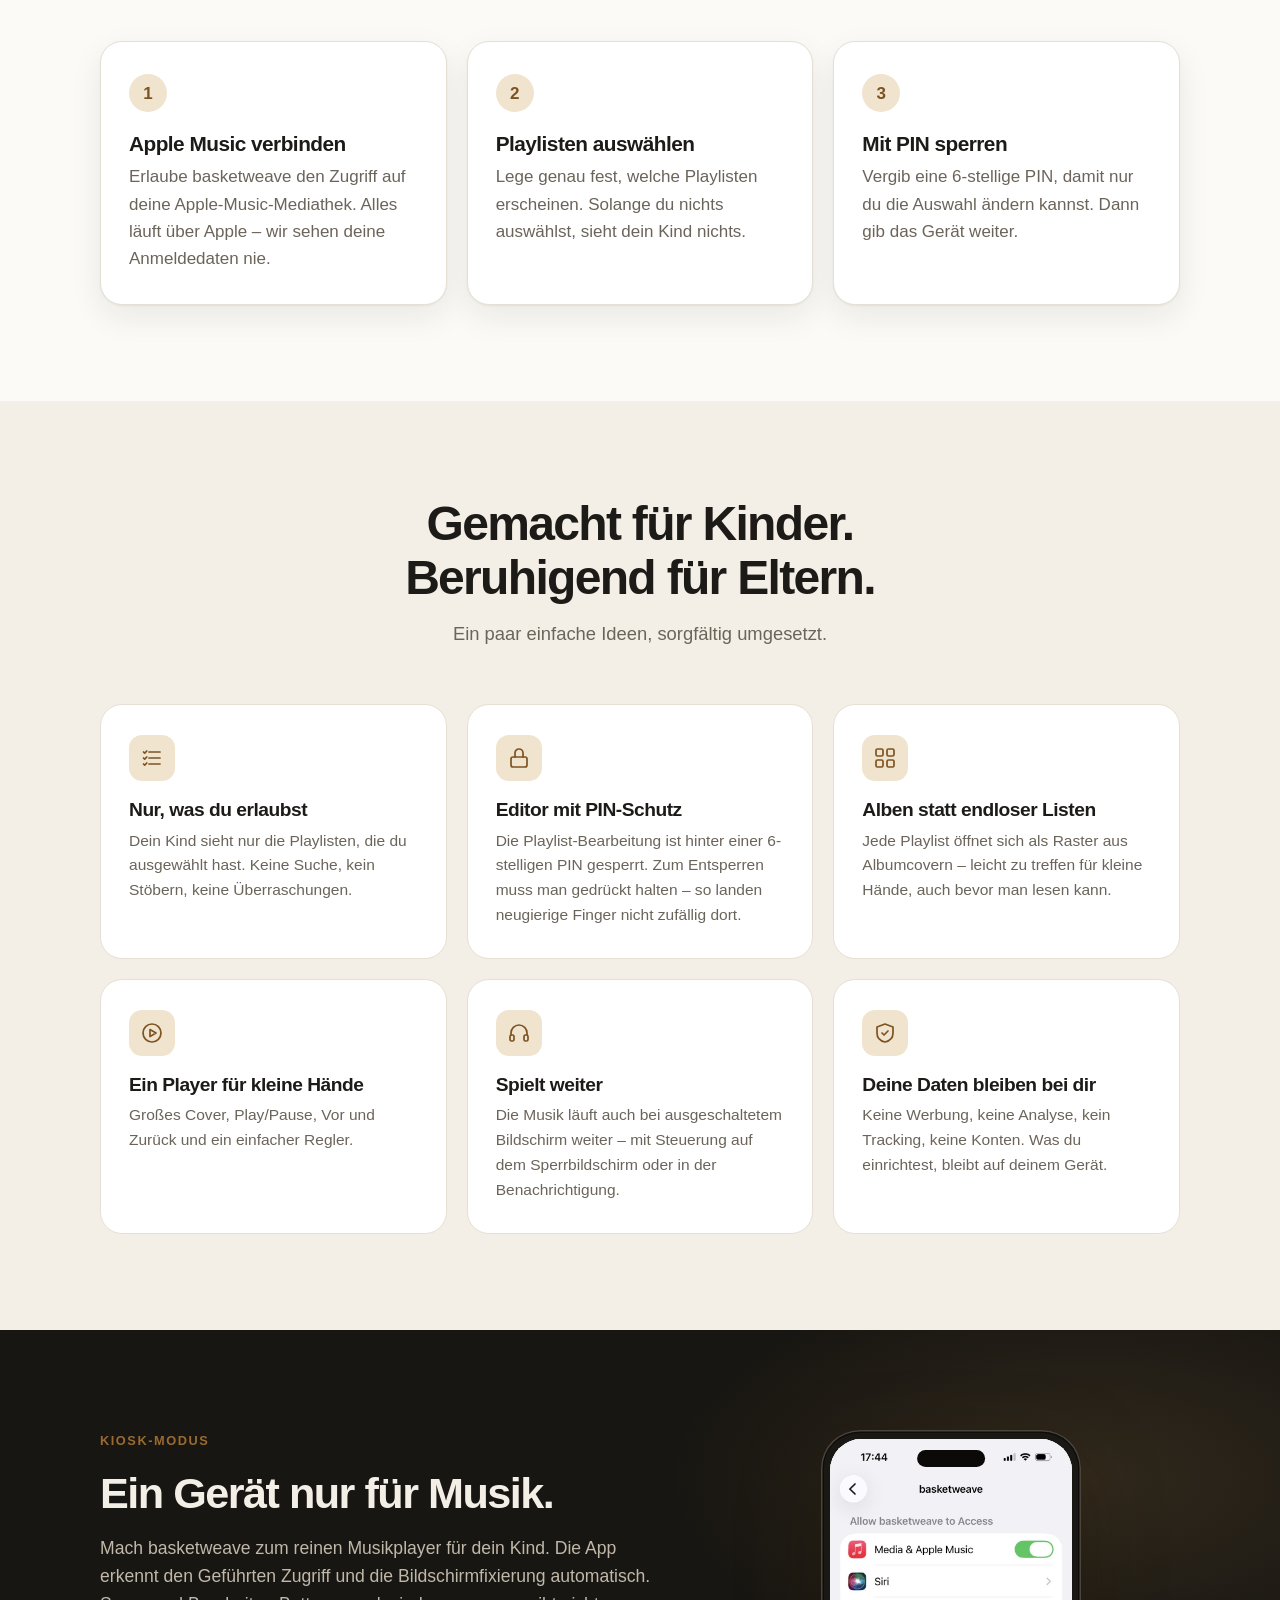
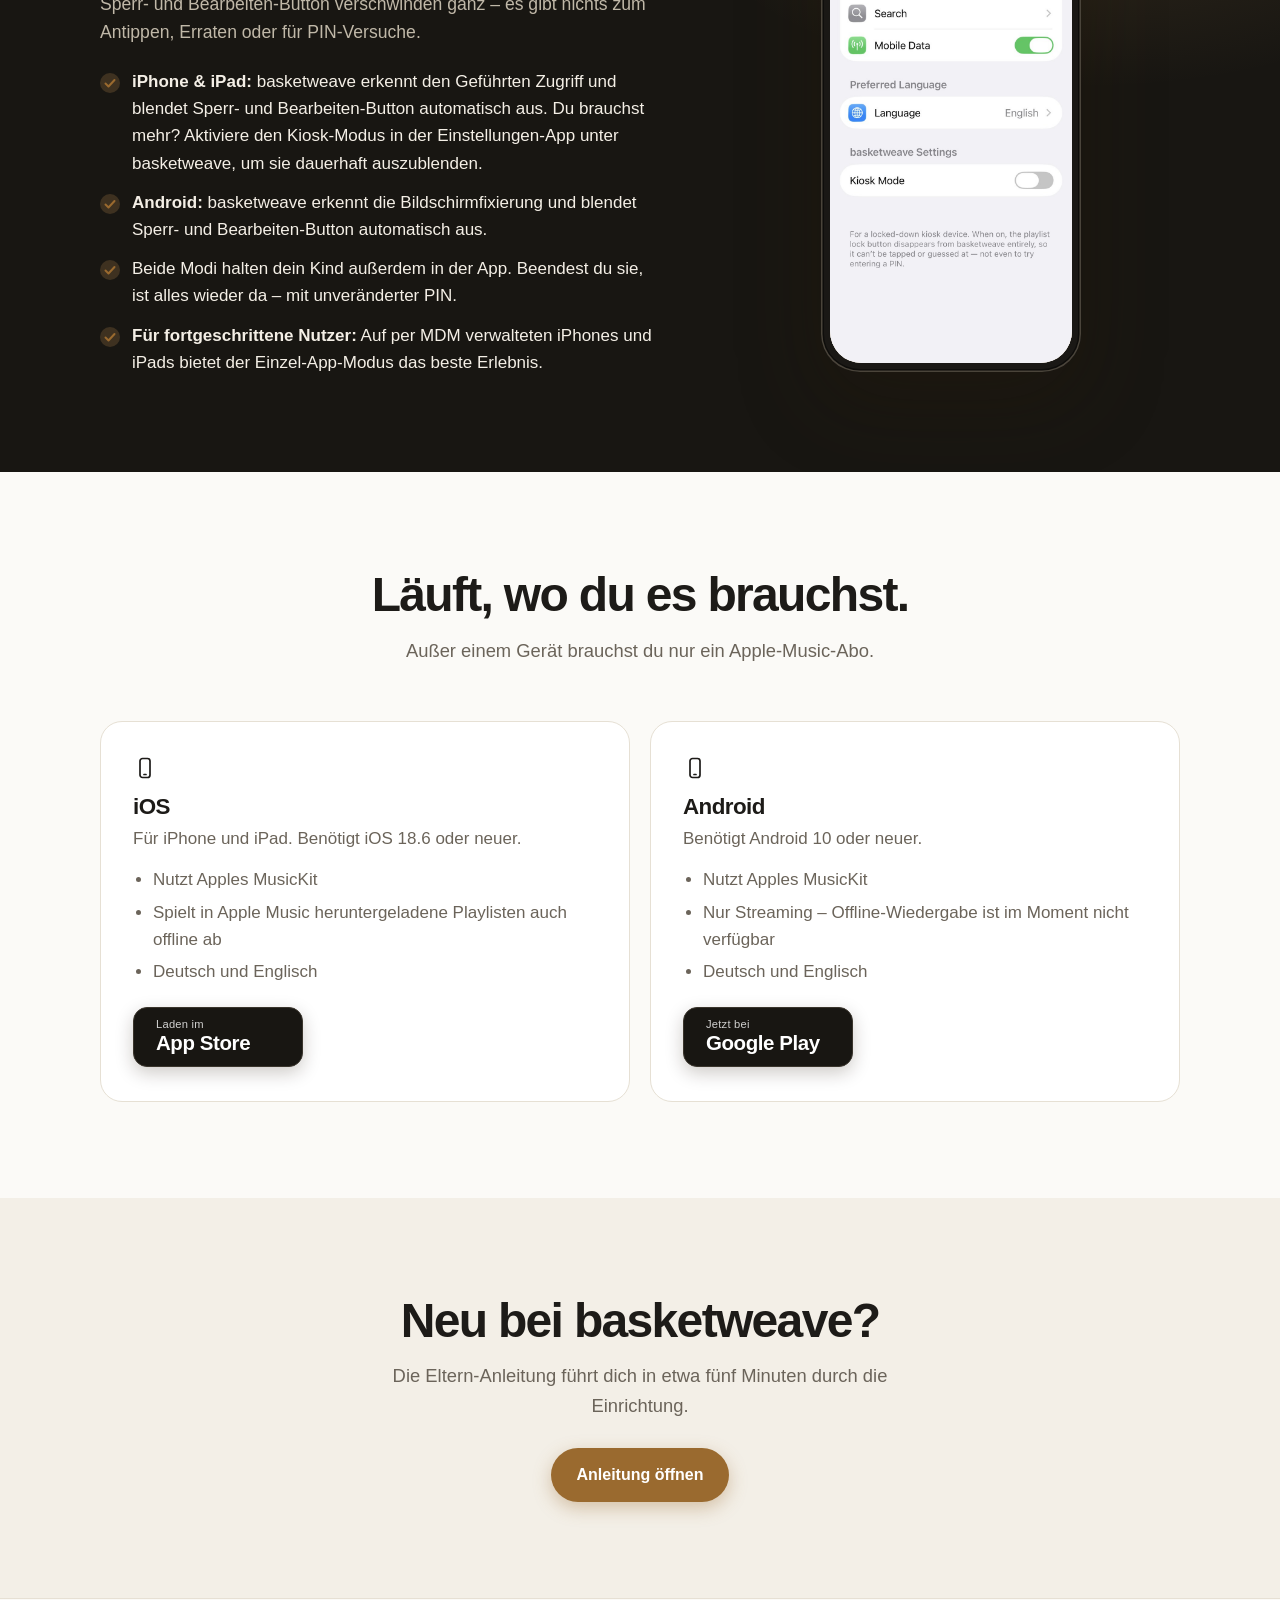
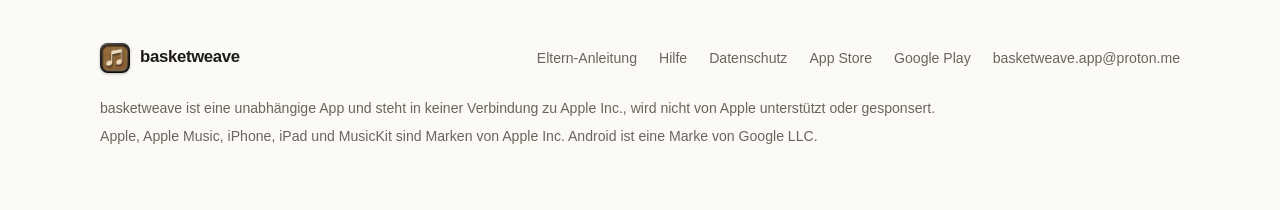
==== commit 97b2e40e: "Add files via upload" ====
--- a/de/index.html
+++ b/de/index.html
@@ -2,14 +2,14 @@
 <html lang="de">
 <head>
 <meta charset="UTF-8">
-<title>basketweave — ein ruhiger Apple-Music-Player für Kinder</title>
+<title>basketweave — ein kindersicherer Apple-Music-Player</title>
 <meta name="viewport" content="width=device-width, initial-scale=1">
 <meta name="description" content="basketweave ist ein einfacher Apple-Music-Player für Kinder auf iOS und Android. Eltern wählen die Playlisten aus – alles andere bleibt außer Reichweite.">
 <meta name="theme-color" content="#fbfaf7" media="(prefers-color-scheme: light)">
 <meta name="theme-color" content="#14120f" media="(prefers-color-scheme: dark)">
 <meta name="apple-itunes-app" content="app-id=6776010613">
 <meta property="og:site_name" content="basketweave">
-<meta property="og:title" content="basketweave — ein ruhiger Apple-Music-Player für Kinder">
+<meta property="og:title" content="basketweave — ein kindersicherer Apple-Music-Player">
 <meta property="og:description" content="basketweave ist ein einfacher Apple-Music-Player für Kinder auf iOS und Android. Eltern wählen die Playlisten aus – alles andere bleibt außer Reichweite.">
 <meta property="og:type" content="website">
 <meta property="og:url" content="https://reinholdeckert.github.io/basketweave/de/">
@@ -20,7 +20,7 @@
 <meta property="og:image:height" content="630">
 <meta property="og:image:alt" content="basketweave App-Symbol und zwei App-Ansichten">
 <meta name="twitter:card" content="summary_large_image">
-<meta name="twitter:title" content="basketweave — ein ruhiger Apple-Music-Player für Kinder">
+<meta name="twitter:title" content="basketweave — ein kindersicherer Apple-Music-Player">
 <meta name="twitter:description" content="basketweave ist ein einfacher Apple-Music-Player für Kinder auf iOS und Android. Eltern wählen die Playlisten aus – alles andere bleibt außer Reichweite.">
 <meta name="twitter:image" content="https://reinholdeckert.github.io/basketweave/assets/og-image.jpg">
 <link rel="canonical" href="https://reinholdeckert.github.io/basketweave/de/">
@@ -51,7 +51,7 @@
   <div class="container">
     <span class="eyebrow">Für iOS &amp; Android</span>
     <h1>Musik für Kinder. <em>Nach deinen Regeln.</em></h1>
-    <p class="lede">basketweave ist ein ruhiger, einfacher Apple-Music-Player für Kinder. Du wählst die Playlisten aus – alles andere bleibt außer Reichweite.</p>
+    <p class="lede">basketweave ist ein kindersicherer Apple-Music-Player. Du wählst die Playlisten aus, und dein Kind bekommt nur diese.</p>
     <div class="actions"><div class="store-btns"><a class="store-btn" href="https://apps.apple.com/us/app/basketweave/id6776010613" rel="noopener"><span class="sb-small">Laden im</span><span class="sb-big">App Store</span></a><a class="store-btn" href="https://play.google.com/store/apps/details?id=com.reinholdeckert.basketweave&hl=de" rel="noopener"><span class="sb-small">Jetzt bei</span><span class="sb-big">Google Play</span></a></div></div>
     <p class="sublinks"><a href="guide.html">Zur Eltern-Anleitung →</a><a href="support.html">Hilfe erhalten</a></p>
     <div class="chips">
@@ -99,11 +99,12 @@
     <div class="reveal">
       <span class="eyebrow">Kiosk-Modus</span>
       <h2>Ein Gerät nur für Musik.</h2>
-      <p>Mach basketweave zum reinen Musikplayer für dein Kind. Sperr- und Bearbeiten-Button verschwinden ganz – es gibt nichts zum Antippen, Erraten oder für PIN-Versuche.</p>
+      <p>Mach basketweave zum reinen Musikplayer für dein Kind. Die App erkennt den Geführten Zugriff und die Bildschirmfixierung automatisch. Sperr- und Bearbeiten-Button verschwinden ganz – es gibt nichts zum Antippen, Erraten oder für PIN-Versuche.</p>
       <ul class="checklist">
-        <li><strong>iPhone &amp; iPad:</strong> Kiosk-Modus in der Einstellungen-App unter basketweave aktivieren.</li>
+        <li><strong>iPhone &amp; iPad:</strong> basketweave erkennt den Geführten Zugriff und blendet Sperr- und Bearbeiten-Button automatisch aus. Du brauchst mehr? Aktiviere den Kiosk-Modus in der Einstellungen-App unter basketweave, um sie dauerhaft auszublenden.</li>
         <li><strong>Android:</strong> basketweave erkennt die Bildschirmfixierung und blendet Sperr- und Bearbeiten-Button automatisch aus.</li>
-        <li>Kombiniere ihn mit Geführtem Zugriff (iOS) oder Bildschirmfixierung (Android), damit dein Kind in der App bleibt.</li>
+        <li>Beide Modi halten dein Kind außerdem in der App. Beendest du sie, ist alles wieder da – mit unveränderter PIN.</li>
+        <li><strong>Für fortgeschrittene Nutzer:</strong> Auf per MDM verwalteten iPhones und iPads bietet der Einzel-App-Modus das beste Erlebnis.</li>
       </ul>
     </div>
     <div class="reveal"><figure class="phone "><div class="phone-body"><div class="phone-screen"><div class='mock'><div class='bar'><i></i><span>basketweave</span><i></i></div><div class='row' style='margin-top:6%'><div class='center' style='flex:1;font-weight:600;font-size:1.25em'>Kiosk-Modus</div><div class='tg'></div></div><div class='line w80' style='margin:4px 4px 0'></div><div class='line w60' style='margin:0 4px'></div></div><img class="shot" src="../assets/screens/de/settings.jpg" data-fb="../assets/screens/en/settings.jpg" alt="Der Schalter für den Kiosk-Modus in der Einstellungen-App" loading="lazy" onerror="if(this.dataset.fb&&!this.dataset.t){this.dataset.t=1;this.src=this.dataset.fb}else{this.remove()}"></div></div></figure></div>
